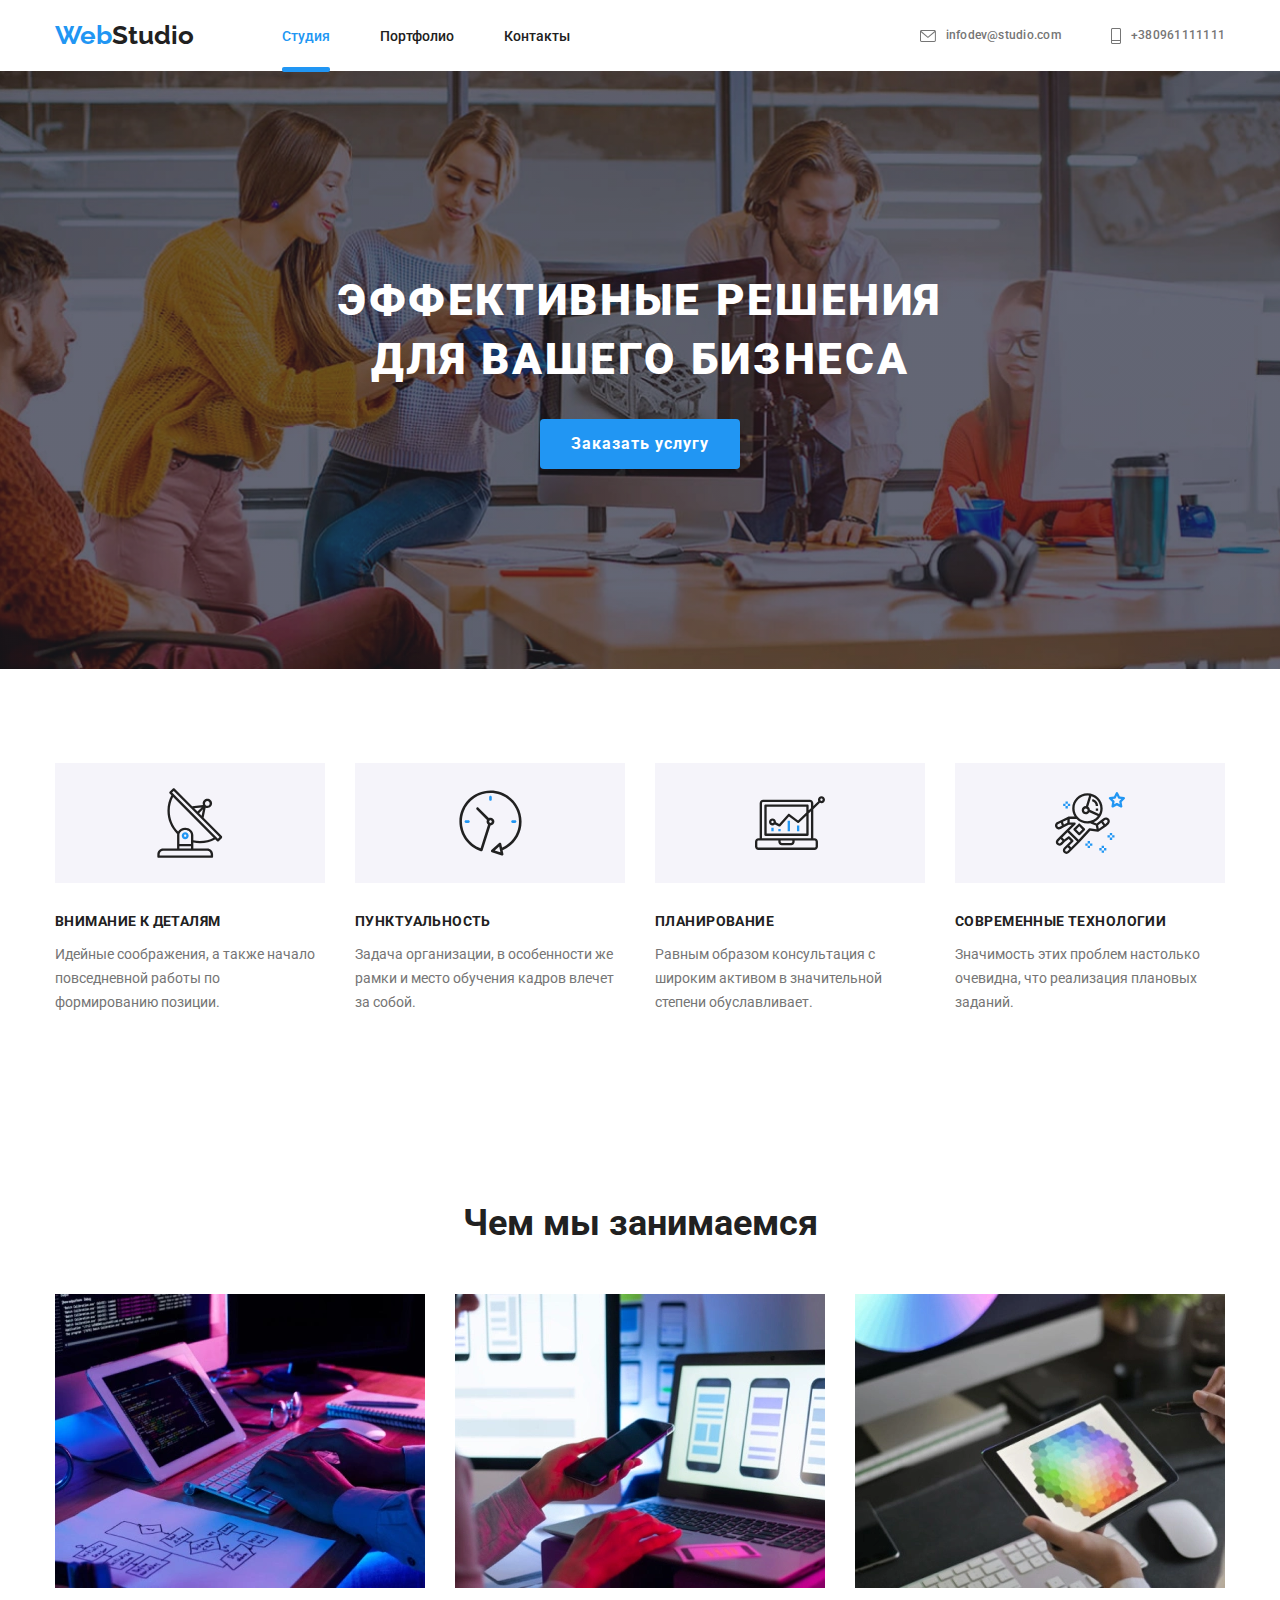
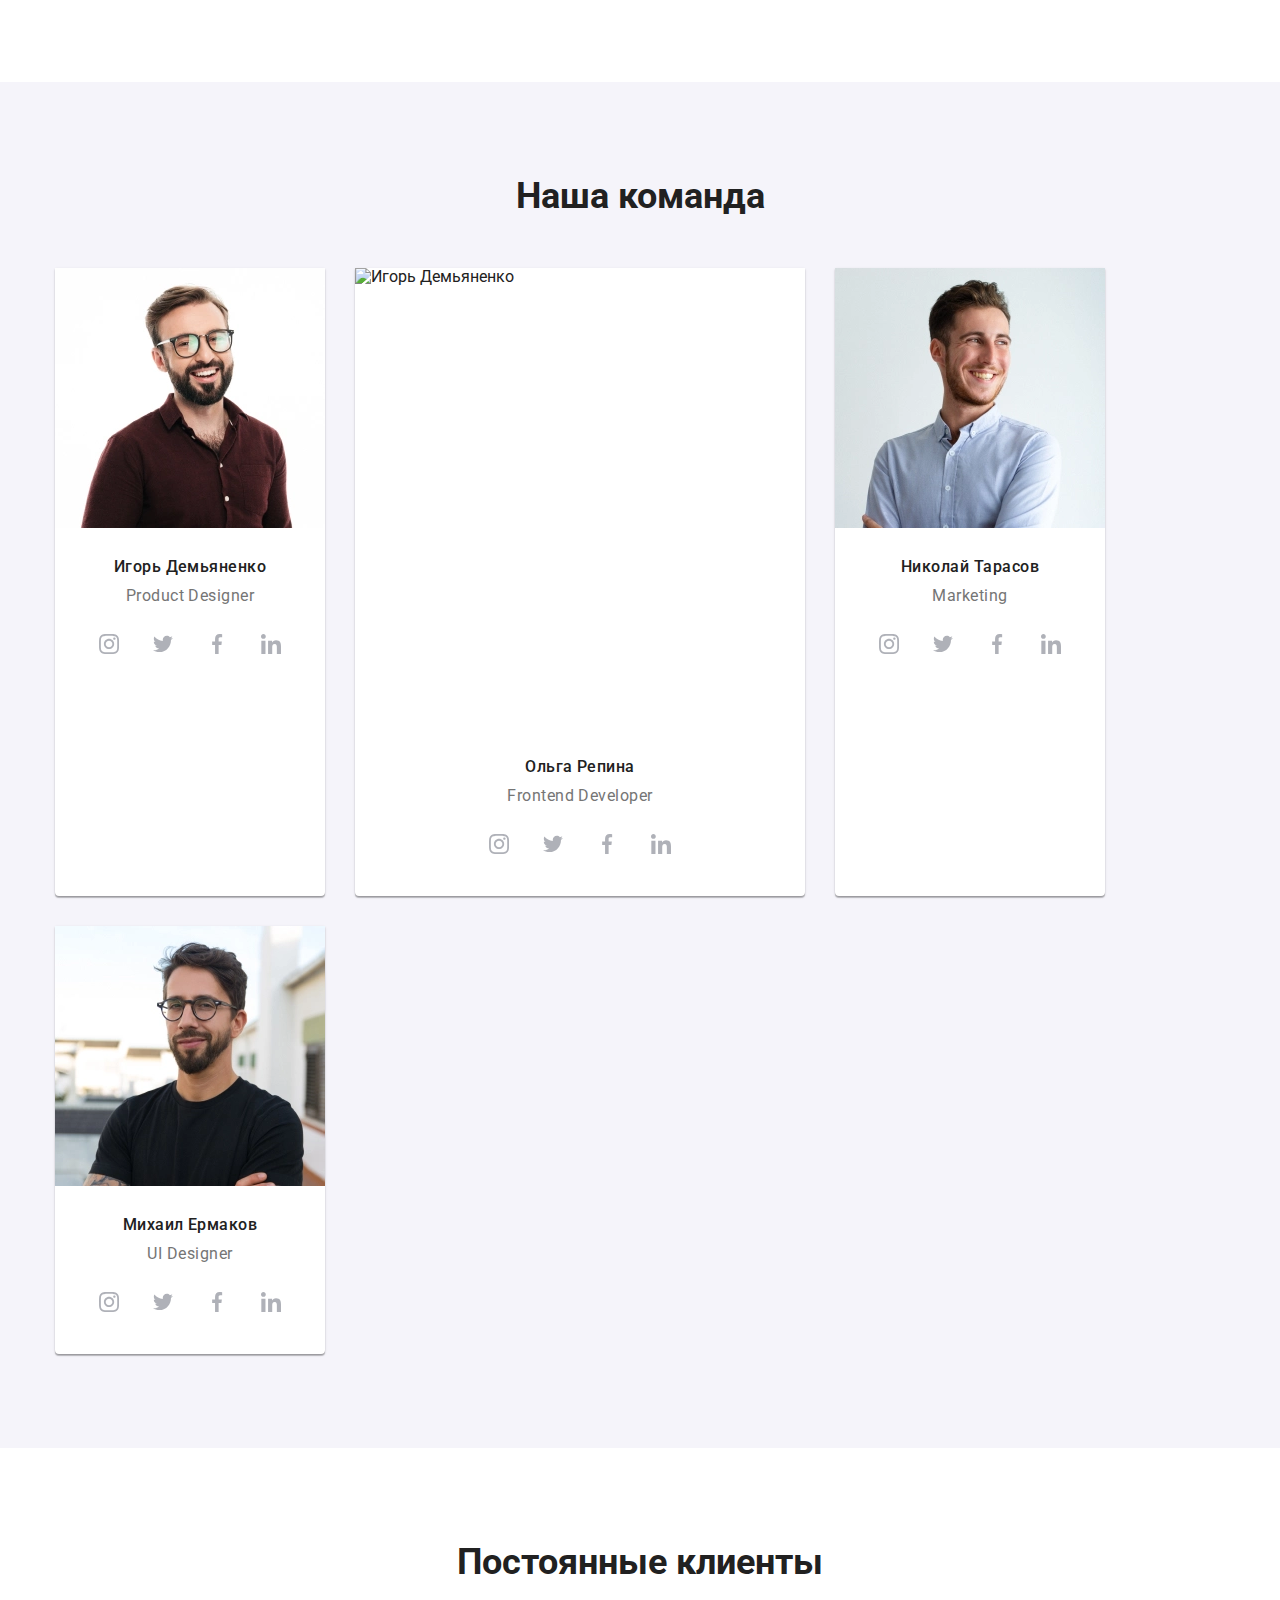
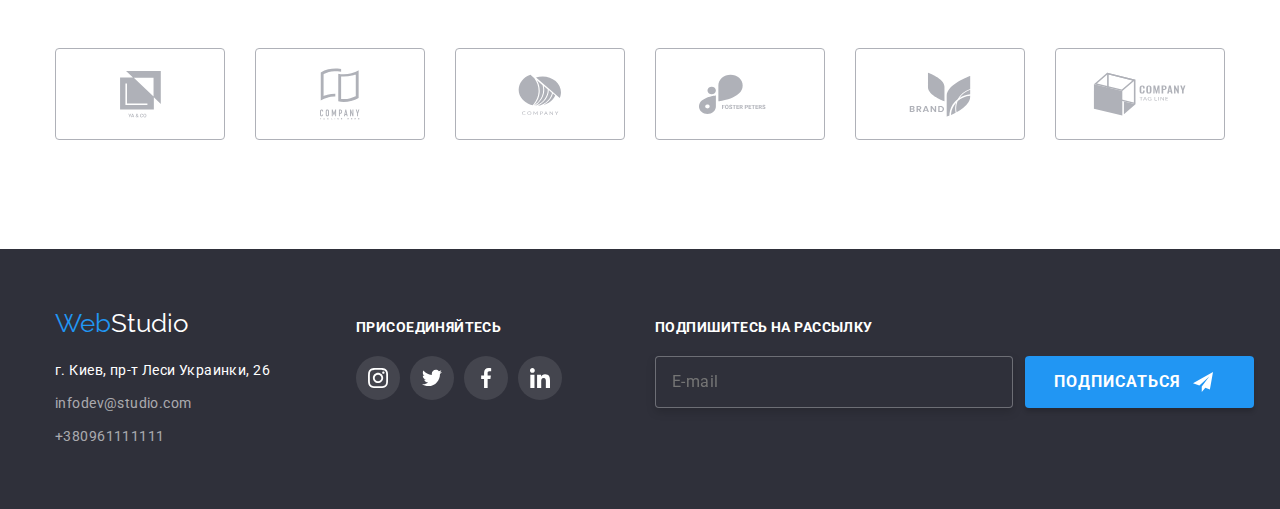
==== index.html @ 36e8a69a "dz-gotovo" ====
<!DOCTYPE html>
<html lang="ru">
  <head>
    <meta charset="UTF-8" />
    <meta http-equiv="X-UA-Compatible" content="IE=edge" />
    <meta name="viewport" content="width=device-width, initial-scale=1.0" />
    <title>Homework-07</title>
    <link rel="preconnect" href="https://fonts.googleapis.com" />
    <!--Google fonts-->
    <link rel="preconnect" href="https://fonts.gstatic.com" crossorigin />
    <link
      href="https://fonts.googleapis.com/css2?family=Raleway:wght@700&family=Roboto:wght@300;400;500;700&display=swap"
      rel="stylesheet"
    />
    <link
      rel="stylesheet"
      href="https://cdn.jsdelivr.net/npm/modern-normalize@1.1.0/modern-normalize.min.css"
    />
    <link rel="stylesheet" href="./css/main.min.css" />
  </head>

  <body>
    <!-- Шапка сайта -->

    <header class="header">
      <div class="container header__container">
        <a class="logo" href="index.html" lang="en"
          >Web<span class="header__accent">Studio</span></a
        >
        <nav class="nav">
          <ul class="header-nav list">
            <li class="active">
              <a class="header-nav__link active" href="index.html">Студия</a>
            </li>
            <li>
              <a class="header-nav__link" href="portfolio.html">Портфолио</a>
            </li>
            <li><a class="header-nav__link" href="contacts">Контакты</a></li>
          </ul>
        </nav>
        <ul class="header-info">
          <li>
            <a class="header-info__mail" href="mailto:infodev@studio.com">
              <svg class="header-info__envelope" width="16" height="12">
                <use href="./images/icon.svg#header-info__envelope"></use></svg
              >infodev@studio.com</a
            >
          </li>
          <li>
            <a class="header-info__tel-num" href="tel:+380961111111">
              <svg class="header-info__ic-vector" width="10" height="16">
                <use href="./images/icon.svg#header-info__ic-vector"></use>
              </svg>
              +380961111111</a
            >
          </li>
        </ul>
        <button
          class="mobile-menu is-open"
          data-menu-button
          aria-expanded="false"
          type="button"
        >
          <svg
            class="mobile-menu-icon"
            width="40"
            height="40"
            aria-label="кнопка меню"
          >
            <use
              class="mobile-menu-open"
              href="./images/icon.svg#icon-menu_40px-1"
            ></use>
            <use
              class="mobile-menu-close"
              href="./images/icon.svg#icon-close_40px-1"
            ></use>
          </svg>
        </button>
        <div class="mobile-container" data-menu>
          <div class="mobile-modal">
            <ul class="mobile-list">
              <li class="mobile-item">
                <a href="" class="mobile-link mobile-link-active">Студия</a>
              </li>
              <li class="mobile-item">
                <a href="" class="mobile-link">Портфолио</a>
              </li>
              <li class="mobile-item">
                <a href="" class="mobile-link">Контакты</a>
              </li>
            </ul>
            <div class="mobile-modal-wrap">
              <ul class="mobile-contacts">
                <li class="mobile-contacts-item">
                  <a
                    class="mobile-contacts-link mobile-contacts-link-active"
                    href="tel:"
                    >+38 096 111 11 11</a
                  >
                </li>
                <li class="mobile-contacts-item">
                  <a
                    class="mobile-contacts-link"
                    href="mailto:info@devstudio.com"
                    >info@devstudio.com</a
                  >
                </li>
              </ul>
              <ul class="mobile-socials">
                <li class="mobile-socials-item">
                  <a class="mobile-socials-link" href="">Instagram</a>
                </li>
                <li class="mobile-socials-item">
                  <a class="mobile-socials-link" href="">Twitter</a>
                </li>
                <li class="mobile-socials-item">
                  <a class="mobile-socials-link" href="">Facebook</a>
                </li>
                <li class="mobile-socials-item">
                  <a class="mobile-socials-link" href="">LinkedIn</a>
                </li>
              </ul>
            </div>
          </div>
        </div>
      </div>
    </header>

    <main>
      <!-- Герой -->

      <section class="section hero">
        <div class="container">
          <h1 class="hero__title">Эффективные решения для вашего бизнеса</h1>
          <button
            class="button modal-open-button primary"
            data-modal-open
            type="button"
          >
            Заказать услугу
          </button>

          <!--  -->
          <div class="modal-container is-hedden" data-modal>
            <form class="modal">
              <button
                class="modal__close-button"
                type="button"
                aria-label="кнопка закрытия"
                data-modal-close
              >
                <svg
                  class="icon-diagram-1 moda__close-icon"
                  width="17"
                  height="17"
                >
                  <use
                    href="./images/icon.svg#icon-close-black-18dp-2-1-1"
                  ></use>
                </svg>
              </button>
              <p class="modal__title">
                Оставьте свои данные, мы вам перезвоним
              </p>
              <label class="modal__label">
                Имя
                <input
                  class="modal__input"
                  type="text"
                  name="name"
                  required
                  placeholder=" "
                />
                <svg class="modal__icon" width="14" height="14">
                  <use href="./images/icon.svg#icon-Vector-2"></use>
                </svg>
              </label>
              <label class="modal__label">
                Телефон
                <input
                  class="modal__input"
                  type="tel"
                  name="phone"
                  required
                  placeholder=" "
                />
                <svg class="modal__icon" width="14" height="14">
                  <use href="./images/icon.svg#icon-Vector-2-1"></use>
                </svg>
              </label>
              <label class="modal__label">
                Почта
                <input
                  class="modal__input"
                  type="email"
                  name="mail"
                  required
                  placeholder=" "
                />
                <svg class="modal__icon" width="14" height="14">
                  <use href="./images/icon.svg#icon-Vector-1-11"></use>
                </svg>
              </label>
              <label class="modal__label modal-textarea">
                Комментарий
                <textarea
                  class="modal__textarea"
                  name="message"
                  rows="10"
                  placeholder="Введите текст"
                ></textarea>
              </label>
              <label class="agreement agreement-wrap">
                <input
                  class="agreement__input visually-hidden"
                  type="checkbox"
                  name="agreement"
                />
                <span class="agreement__checkbox">
                  <svg
                    width="16"
                    height="16"
                    viewbox="0 0 16 16"
                    xmlns="http://www.w3.org/2000/svg"
                  >
                    <path
                      d="M6.49577 10.8565L3.95933 8.27555L3.88826 8.20323L3.81693 8.2753L2.92892 9.17254L2.85955 9.24263L2.92868 9.31297L6.42441 12.8701L6.49574 12.9427L6.56706 12.8701L14.0713 5.23403L14.1402 5.16393L14.0713 5.09384L13.1896 4.1966L13.1183 4.12406L13.047 4.19657L6.49577 10.8565Z"
                      fill="white"
                      stroke="white"
                      stroke-width="0.2"
                    />
                  </svg>
                </span>
                <span class="agreement__text"
                  >Соглашаюсь с рассылкой и принимаю&nbsp;</span
                >
                <a class="agreement__link" href="" target="_blank"
                  >Условия договора</a
                >
              </label>
              <button class="modal__btn" type="submit">Отправить</button>
            </form>
          </div>
        </div>
      </section>

      <!-- Преимущества -->

      <section class="section feature">
        <div class="container">
          <ul class="feature__list">
            <li class="feature__item">
              <div class="feature__icon-wrapper">
                <svg class="icon-group" width="65.32" height="70">
                  <use href="./images/icon.svg#icon-Group"></use>
                </svg>
              </div>
              <h3 class="feature__title">Внимание к деталям</h3>
              <p class="feature__text">
                Идейные соображения, а также начало повседневной работы по
                формированию позиции.
              </p>
            </li>
            <li class="feature__item">
              <div class="feature__icon-wrapper">
                <svg class="icon-clock-1-1" width="65" height="70">
                  <use href="./images/icon.svg#icon-clock-1-1"></use>
                </svg>
              </div>
              <h3 class="feature__title">Пунктуальность</h3>
              <p class="feature__text">
                Задача организации, в особенности же рамки и место обучения
                кадров влечет за собой.
              </p>
            </li>
            <li class="feature__item">
              <div class="feature__icon-wrapper">
                <svg class="icon-diagram-1" width="70" height="70">
                  <use href="./images/icon.svg#icon-diagram-1"></use>
                </svg>
              </div>
              <h3 class="feature__title">Планирование</h3>
              <p class="feature__text">
                Равным образом консультация с широким активом в значительной
                степени обуславливает.
              </p>
            </li>
            <li class="feature__item">
              <div class="feature__icon-wrapper">
                <svg class="icon-astronaut-1-1" width="70" height="70">
                  <use href="./images/icon.svg#icon-astronaut-1-1"></use>
                </svg>
              </div>
              <h3 class="feature__title">Современные технологии</h3>
              <p class="feature__text">
                Значимость этих проблем настолько очевидна, что реализация
                плановых заданий.
              </p>
            </li>
          </ul>
        </div>
      </section>

      <!-- Примеры работ -->

      <section class="section work">
        <div class="container work__container">
          <h2 class="work__title">Чем мы занимаемся</h2>
          <ul class="work__list">
            <li class="work__image">
              <picture>
                <source
                  srcset="
                    ./images/work/work-1_lg.webp    1x,
                    ./images/work/work-1_lg@2x.webp 2x
                  "
                  media="(min-width: 1200px)"
                  type="image/webp"
                />
                <source
                  srcset="
                    ./images/work/work-1_lg.jpg    1x,
                    ./images/work/work-1_lg@2x.jpg 2x
                  "
                  media="(min-width: 1200px)"
                  type="image/jpeg"
                />
                <img
                  src="./images/work/work-1_lg.jpg"
                  alt="картинка примеры работ"
                  width="450"
                  height="460"
                  loading="lazy"
                />
              </picture>
            </li>
            <li class="work__image work__image-center">
              <picture>
                <source
                  srcset="
                    ./images/work/work-2_lg.webp    1x,
                    ./images/work/work-2_lg@2x.webp 2x
                  "
                  media="(min-width: 1200px)"
                  type="image/webp"
                />
                <source
                  srcset="
                    ./images/work/work-2_lg.jpg    1x,
                    ./images/work/work-2_lg@2x.jpg 2x
                  "
                  media="(min-width: 1200px)"
                  type="image/jpeg"
                />
                <img
                  src="./images/work/work-2_lg.jpg"
                  alt="картинка примеры работ"
                  width="450"
                  height="460"
                  loading="lazy"
                />
              </picture>
            </li>
            <li class="work__image">
              <picture>
                <source
                  srcset="
                    ./images/work/work-3_lg.webp    1x,
                    ./images/work/work-3_lg@2x.webp 2x
                  "
                  media="(min-width: 1200px)"
                  type="image/webp"
                />
                <source
                  srcset="
                    ./images/work/work-3_lg.jpg    1x,
                    ./images/work/work-3_lg@2x.jpg 2x
                  "
                  media="(min-width: 1200px)"
                  type="image/jpeg"
                />
                <img
                  src="./images/work/work-3_lg.jpg"
                  alt="картинка примеры работ"
                  width="450"
                  height="460"
                  loading="lazy"
                />
              </picture>
            </li>
          </ul>
        </div>
      </section>

      <!-- Список команды -->

      <section class="section team-section">
        <div class="container team-container">
          <h2 class="section-team-wrap__title">Наша команда</h2>
          <ul class="team">
            <li class="team-item">
              <picture>
                <source
                  srcset="
                    ./images/team/member-1_lg.webp    1x,
                    ./images/team/member-1_lg@2x.webp 2x
                  "
                  media="(min-width: 1200px)"
                  type="image/webp"
                />
                <source
                  srcset="
                    ./images/team/member-1_lg.jpg    1x,
                    ./images/team/member-1_lg@2x.jpg 2x
                  "
                  media="(min-width: 1200px)"
                  type="image/jpeg"
                />
                <source
                  srcset="
                    ./images/team/member-1_md.webp    1x,
                    ./images/team/member-1_md@2x.webp 2x
                  "
                  media="(min-width: 768px)"
                  type="image/webp"
                />
                <source
                  srcset="
                    ./images/team/member-1_md.jpg    1x,
                    ./images/team/member-1_md@2x.jpg 2x
                  "
                  media="(min-width: 768px)"
                  type="image/jpeg"
                />
                <source
                  srcset="
                    ./images/team/member-1_sm.webp    1x,
                    ./images/team/member-1_sm@2x.webp 2x
                  "
                  media="(max-width: 767px)"
                  type="image/webp"
                />
                <source
                  srcset="
                    ./images/team/member-1_sm.jpg    1x,
                    ./images/team/member-1_sm@2x.jpg 2x
                  "
                  media="(max-width: 767px)"
                  type="image/jpeg"
                />
                <img
                  src="./images/team/member-1_sm.jpg"
                  alt="Игорь Демьяненко"
                  width="450"
                  height="460"
                  loading="lazy"
                />
              </picture>

              <div class="team-wrap">
                <h3 class="team-wrap__title">Игорь Демьяненко</h3>
                <p class="team-wrap__text">Product Designer</p>
                <ul class="socials socials-list">
                  <li class="socials__item">
                    <a class="socials__link" href="" aria-label="instagram">
                      <svg class="socials-icon" width="20" height="20">
                        <use href="./images/icon.svg#icon-instagram-2"></use>
                      </svg>
                    </a>
                  </li>
                  <li class="socials__item">
                    <a class="socials__link" href="" aria-label="instagram">
                      <svg class="socials-icon" width="20" height="20">
                        <use href="./images/icon.svg#icon-twitter-1"></use>
                      </svg>
                    </a>
                  </li>
                  <li class="socials__item">
                    <a class="socials__link" href="" aria-label="instagram">
                      <svg class="socials-icon" width="20" height="20">
                        <use href="./images/icon.svg#icon-facebook-1"></use>
                      </svg>
                    </a>
                  </li>
                  <li class="socials__item">
                    <a class="socials__link" href="" aria-label="instagram">
                      <svg class="socials-icon" width="20" height="20">
                        <use href="./images/icon.svg#icon-linkedin-1"></use>
                      </svg>
                    </a>
                  </li>
                </ul>
              </div>
            </li>
            <li class="team-item">
              <picture>
                <source
                  srcset="
                    ./images/team/member-2_lg.webp    1x,
                    ./images/team/member-2_lg@2x.webp 2x
                  "
                  media="(min-width: 1200px)"
                  type="image/webp"
                />
                <source
                  srcset="
                    ./images/team/member-2_lg.jpg    1x,
                    ./images/team/member-2_lg@2x.jpg 2x
                  "
                  media="(min-width: 1200px)"
                  type="image/jpeg"
                />
                <source
                  srcset="
                    ./images/team/member-2_md.webp    1x,
                    ./images/team/member-2_md@2x.webp 2x
                  "
                  media="(min-width: 768px)"
                  type="image/webp"
                />
                <source
                  srcset="
                    ./images/team/member-2_md.jpg    1x,
                    ./images/team/member-2_md@2x.jpg 2x
                  "
                  media="(min-width: 768px)"
                  type="image/jpeg"
                />
                <source
                  srcset="
                    ./images/team/member-2_sm.webp    1x,
                    ./images/team/member-2_sm@2x.webp 2x
                  "
                  media="(max-width: 767px)"
                  type="image/webp"
                />
                <source
                  srcset="
                    ./images/team/member-2_sm.jpg    1x,
                    ./images/team/member-2_sm@2x.jpg 2x
                  "
                  media="(max-width: 767px)"
                  type="image/jpeg"
                />
                <img
                  src="./images/team/member-2_sm.jpg"
                  alt="Игорь Демьяненко"
                  width="450"
                  height="460"
                  loading="lazy"
                />
              </picture>
              <div class="team-wrap">
                <h3 class="team-wrap__title">Ольга Репина</h3>
                <p class="team-wrap__text">Frontend Developer</p>
                <ul class="socials-list">
                  <li class="socials__item">
                    <a class="socials__link" href="" aria-label="instagram">
                      <svg class="socials-icon" width="20" height="20">
                        <use href="./images/icon.svg#icon-instagram-2"></use>
                      </svg>
                    </a>
                  </li>
                  <li class="socials__item">
                    <a class="socials__link" href="" aria-label="instagram">
                      <svg class="socials-icon" width="20" height="20">
                        <use href="./images/icon.svg#icon-twitter-1"></use>
                      </svg>
                    </a>
                  </li>
                  <li class="socials__item">
                    <a class="socials__link" href="" aria-label="instagram">
                      <svg class="socials-icon" width="20" height="20">
                        <use href="./images/icon.svg#icon-facebook-1"></use>
                      </svg>
                    </a>
                  </li>
                  <li class="socials__item">
                    <a class="socials__link" href="" aria-label="instagram">
                      <svg class="socials-icon" width="20" height="20">
                        <use href="./images/icon.svg#icon-linkedin-1"></use>
                      </svg>
                    </a>
                  </li>
                </ul>
              </div>
            </li>
            <li class="team-item">
              <picture>
                <source
                  srcset="
                    ./images/team/member-3_lg.webp    1x,
                    ./images/team/member-3_lg@2x.webp 2x
                  "
                  media="(min-width: 1200px)"
                  type="image/webp"
                />
                <source
                  srcset="
                    ./images/team/member-3_lg.jpg    1x,
                    ./images/team/member-3_lg@2x.jpg 2x
                  "
                  media="(min-width: 1200px)"
                  type="image/jpeg"
                />
                <source
                  srcset="
                    ./images/team/member-3_md.webp    1x,
                    ./images/team/member-3_md@2x.webp 2x
                  "
                  media="(min-width: 768px)"
                  type="image/webp"
                />
                <source
                  srcset="
                    ./images/team/member-3_md.jpg    1x,
                    ./images/team/member-3_md@2x.jpg 2x
                  "
                  media="(min-width: 768px)"
                  type="image/jpeg"
                />
                <source
                  srcset="
                    ./images/team/member-3_sm.webp    1x,
                    ./images/team/member-3_sm@2x.webp 2x
                  "
                  media="(max-width: 767px)"
                  type="image/webp"
                />
                <source
                  srcset="
                    ./images/team/member-3_sm.jpg    1x,
                    ./images/team/member-3_sm@2x.jpg 2x
                  "
                  media="(max-width: 767px)"
                  type="image/jpeg"
                />
                <img
                  src="./images/team/member-3_sm.jpg"
                  alt="Игорь Демьяненко"
                  width="450"
                  height="460"
                  loading="lazy"
                />
              </picture>
              <div class="team-wrap">
                <h3 class="team-wrap__title">Николай Тарасов</h3>
                <p class="team-wrap__text">Marketing</p>
                <ul class="socials-list">
                  <li class="socials__item">
                    <a class="socials__link" href="" aria-label="instagram">
                      <svg class="socials-icon" width="20" height="20">
                        <use href="./images/icon.svg#icon-instagram-2"></use>
                      </svg>
                    </a>
                  </li>
                  <li class="socials__item">
                    <a class="socials__link" href="" aria-label="instagram">
                      <svg class="socials-icon" width="20" height="20">
                        <use href="./images/icon.svg#icon-twitter-1"></use>
                      </svg>
                    </a>
                  </li>
                  <li class="socials__item">
                    <a class="socials__link" href="" aria-label="instagram">
                      <svg class="socials-icon" width="20" height="20">
                        <use href="./images/icon.svg#icon-facebook-1"></use>
                      </svg>
                    </a>
                  </li>
                  <li class="socials__item">
                    <a class="socials__link" href="" aria-label="instagram">
                      <svg class="socials-icon" width="20" height="20">
                        <use href="./images/icon.svg#icon-linkedin-1"></use>
                      </svg>
                    </a>
                  </li>
                </ul>
              </div>
            </li>
            <li class="team-item">
              <picture>
                <source
                  srcset="
                    ./images/team/member-4_lg.webp    1x,
                    ./images/team/member-4_lg@2x.webp 2x
                  "
                  media="(min-width: 1200px)"
                  type="image/webp"
                />
                <source
                  srcset="
                    ./images/team/member-4_lg.jpg    1x,
                    ./images/team/member-4_lg@2x.jpg 2x
                  "
                  media="(min-width: 1200px)"
                  type="image/jpeg"
                />
                <source
                  srcset="
                    ./images/team/member-4_md.webp    1x,
                    ./images/team/member-4_md@2x.webp 2x
                  "
                  media="(min-width: 768px)"
                  type="image/webp"
                />
                <source
                  srcset="
                    ./images/team/member-4_md.jpg    1x,
                    ./images/team/member-4_md@2x.jpg 2x
                  "
                  media="(min-width: 768px)"
                  type="image/jpeg"
                />
                <source
                  srcset="
                    ./images/team/member-4_sm.webp    1x,
                    ./images/team/member-4_sm@2x.webp 2x
                  "
                  media="(max-width: 767px)"
                  type="image/webp"
                />
                <source
                  srcset="
                    ./images/team/member-4_sm.jpg    1x,
                    ./images/team/member-4_sm@2x.jpg 2x
                  "
                  media="(max-width: 767px)"
                  type="image/jpeg"
                />
                <img
                  src="./images/team/member-4_sm.jpg"
                  alt="Игорь Демьяненко"
                  width="450"
                  height="460"
                  loading="lazy"
                />
              </picture>
              <div class="team-wrap">
                <h3 class="team-wrap__title">Михаил Ермаков</h3>
                <p class="team-wrap__text">UI Designer</p>
                <ul class="socials-list">
                  <li class="socials__item">
                    <a class="socials__link" href="" aria-label="instagram">
                      <svg class="socials-icon" width="20" height="20">
                        <use href="./images/icon.svg#icon-instagram-2"></use>
                      </svg>
                    </a>
                  </li>
                  <li class="socials__item">
                    <a class="socials__link" href="" aria-label="instagram">
                      <svg class="socials-icon" width="20" height="20">
                        <use href="./images/icon.svg#icon-twitter-1"></use>
                      </svg>
                    </a>
                  </li>
                  <li class="socials__item">
                    <a class="socials__link" href="" aria-label="instagram">
                      <svg class="socials-icon" width="20" height="20">
                        <use href="./images/icon.svg#icon-facebook-1"></use>
                      </svg>
                    </a>
                  </li>
                  <li class="socials__item">
                    <a class="socials__link" href="" aria-label="instagram">
                      <svg class="socials-icon" width="20" height="20">
                        <use href="./images/icon.svg#icon-linkedin-1"></use>
                      </svg>
                    </a>
                  </li>
                </ul>
              </div>
            </li>
          </ul>
        </div>
      </section>

      <!-- Постоянные клиенты -->

      <section class="section regular-customers-section">
        <div class="container regular-customers__container">
          <h2 class="regular-customers-title">Постоянные клиенты</h2>
          <ul class="regular-customers-list">
            <li class="customers-list-border">
              <svg class="customers-icon" width="41" height="46.7">
                <use href="./images/icon.svg#icon-group-2"></use>
              </svg>
            </li>
            <li class="customers-list-border">
              <svg class="customers-icon" width="40" height="52">
                <use href="./images/icon.svg#icon-group-3"></use>
              </svg>
            </li>
            <li class="customers-list-border">
              <svg class="customers-icon" width="43.46" height="41.18">
                <use href="./images/icon.svg#icon-Object-3"></use>
              </svg>
            </li>
            <li class="customers-list-border">
              <svg class="customers-icon" width="84.44" height="40.62">
                <use href="./images/icon.svg#icon-group-4"></use>
              </svg>
            </li>
            <li class="customers-list-border">
              <svg class="customers-icon" width="62.54" height="45.43">
                <use href="./images/icon.svg#icon-group-5"></use>
              </svg>
            </li>
            <li class="customers-list-border">
              <svg class="customers-icon" width="93.79" height="43.93">
                <use href="./images/icon.svg#icon-Object-1"></use>
              </svg>
            </li>
          </ul>
        </div>
      </section>
    </main>
    <!-- Футер -->

    <footer class="footer">
      <div class="container footer-container">
        <div class="footer-address-wrap">
          <a class="footer__logo" href="index.html" lang="en"
            >Web<span class="accent-footer">Studio</span></a
          >
          <address class="footer-address-info">
            <ul class="footer-info">
              <li class="footer-info__text">
                <a class="footer-address" href="addres"
                  >г. Киев, пр-т Леси Украинки, 26</a
                >
              </li>
              <li class="footer-info__text">
                <a class="footer-mail-info" href="mailto:infodev@studio.com"
                  >infodev@studio.com</a
                >
              </li>
              <li class="footer-info__text">
                <a class="footer-tel-number" href="tel:+380961111111"
                  >+380961111111</a
                >
              </li>
            </ul>
          </address>
        </div>
        <div class="footer-icon-socials">
          <h4 class="footer-title">присоединяйтесь</h4>
          <ul class="footer-socials footer-socials-list">
            <li class="footer-socials__item">
              <a class="footer-socials__link" href="" aria-label="instagram">
                <svg class="footer-socials-icon" width="20" height="20">
                  <use href="./images/icon.svg#icon-instagram-2"></use>
                </svg>
              </a>
            </li>
            <li class="footer-socials__item">
              <a class="footer-socials__link" href="" aria-label="instagram">
                <svg class="footer-socials-icon" width="20" height="20">
                  <use href="./images/icon.svg#icon-twitter-1"></use>
                </svg>
              </a>
            </li>
            <li class="footer-socials__item">
              <a class="footer-socials__link" href="" aria-label="instagram">
                <svg class="footer-socials-icon" width="20" height="20">
                  <use href="./images/icon.svg#icon-facebook-1"></use>
                </svg>
              </a>
            </li>
            <li class="footer-socials__item">
              <a class="footer-socials__link" href="" aria-label="instagram">
                <svg class="footer-socials-icon" width="20" height="20">
                  <use href="./images/icon.svg#icon-linkedin-1"></use>
                </svg>
              </a>
            </li>
          </ul>
        </div>
        <div class="footer-newsletter">
          <h4 class="footer-title">Подпишитесь на рассылку</h4>
          <form class="footer-newsletter-form">
            <label>
              <input
                class="footer-input"
                type="email"
                name="email"
                placeholder="E-mail"
              />
            </label>
            <div class="footer-button">
              Подписаться
              <label class="footer-btn-icon" aria-label="submit">
                <svg class="footer-socials-icon" width="20" height="20">
                  <use href="./images/icon.svg#icon-icon-send-1"></use>
                </svg>
              </label>
            </div>
          </form>
        </div>
      </div>
    </footer>
    <script src="./js/script.js"></script>
  </body>
</html>
---- css/main.min.css ----
:root{--main-font: Roboto;--secondary-font: Raleway;--accent-color: #2196f3;--body-color: #212121;--text-color: #757575;--white-color: #ffffff;--bg-color-layout: #2f303a;--input-border: rgba(33, 33, 33, 0.2);--placeholder-color: rgba(117, 117, 117, 0.5);--modal-cont-bg-color: rgba(0, 0, 0, 0.2);--modal-btn-border: rgba(0, 0, 0, 0.1);--modal-btn-box-sha: rgba(0, 0, 0, 0.15);--transition-property: 250ms cubic-bezier(0.4, 0, 0.2, 1);--primary-box-shadow: 0px 4px 4px rgba(0, 0, 0, 0.15);--btn-box-shad: 0px 3px 1px rgba(0, 0, 0, 0.1),
    0px 1px 2px rgba(0, 0, 0, 0.08), 0px 2px 2px rgba(0, 0, 0, 0.12);--modal-box-shad: 0px 1px 3px rgba(0, 0, 0, 0.12),
    0px 1px 1px rgba(0, 0, 0, 0.14), 0px 2px 1px rgba(0, 0, 0, 0.2);--portfolio-box-shadow: 0px 1px 1px rgba(0, 0, 0, 0.12),
    0px 4px 4px rgba(0, 0, 0, 0.06), 1px 4px 6px rgba(0, 0, 0, 0.16);--product-bg-color: rgba(33, 150, 243, 0.9);--footer-btn-box-sh: 0px 4px 4px rgb(0 0 0 / 15%)}*,*::before,*::after{-webkit-box-sizing:border-box;box-sizing:border-box}body{font-family:var(--main-font),sans-serif;color:var(--body-color)}h1,h2,h3,h4,h5,h6,p{margin-top:0}ul{list-style:none;margin:0;padding:0}a{text-decoration:none}img{display:block;max-width:100%;height:auto}.section{padding-top:60px;padding-bottom:60px}@media screen and (min-width: 1200px){.section{padding-top:94px;padding-bottom:94px}}.container{max-width:480px;padding:0 15px;margin:0 auto}@media screen and (min-width: 768px){.container{max-width:768px}}@media screen and (min-width: 1200px){.container{max-width:1200px}}.button{font-family:Roboto;font-weight:bold;font-size:16px;line-height:1.87;-webkit-box-align:center;-ms-flex-align:center;align-items:center;text-align:center;letter-spacing:0.06em;color:var(--white-color)}.button:hover,.button:focus{background:var(--accent-color)}.primary{border:none;background:var(--accent-color);-webkit-box-shadow:var(--primary-box-shadow);box-shadow:var(--primary-box-shadow);border-radius:4px;width:200px;height:50px;cursor:pointer;display:block;margin:30px auto 0px auto}.button1{font-weight:500;font-size:16px;line-height:1.6;cursor:pointer}.button2{color:var(--body-color);border:0px solid #008cba;border-radius:4px;cursor:pointer;margin-left:8px;padding:9px 18px}.button2:hover,.button2:focus{background-color:var(--accent-color);color:var(--white-color);-webkit-box-shadow:var(--btn-box-shad);box-shadow:var(--btn-box-shad);border-radius:4px;-webkit-transition:background-color 250ms cubic-bezier(0.4, 0, 0.2, 1);transition:background-color 250ms cubic-bezier(0.4, 0, 0.2, 1)}@media screen and (max-width: 767.98px){.button2{margin-bottom:15px}}.header{padding:20px 0 20px 0}.header__container{display:-webkit-box;display:-ms-flexbox;display:flex;-webkit-box-pack:justify;-ms-flex-pack:justify;justify-content:space-between}.header__accent{color:var(--body-color)}.logo{font-family:var(--secondary-font);font-style:normal;font-weight:bold;font-size:26px;line-height:1.2;color:var(--accent-color)}.logo:hover,.logo:focus{color:var(--accent-color)}.nav{display:-webkit-box;display:-ms-flexbox;display:flex}@media screen and (max-width: 767.98px){.nav{display:none}}@media screen and (min-width: 768px){.nav{display:-webkit-box;display:-ms-flexbox;display:flex;-webkit-box-align:center;-ms-flex-align:center;align-items:center;margin-left:88px}}.header-nav{display:-webkit-box;display:-ms-flexbox;display:flex;-webkit-box-orient:horizontal;-webkit-box-direction:normal;-ms-flex-direction:row;flex-direction:row;font-family:"Roboto";font-weight:500;font-size:14px;line-height:1.15}.header-nav__link{position:relative;padding-bottom:28px;text-decoration:none;margin-right:50px;color:var(--body-color)}.header-nav__link:hover,.header-nav__link:focus{color:var(--accent-color)}.header-nav__link::before{content:" ";position:absolute;left:0;bottom:0;border-radius:2px;display:block;width:100%;height:5px;background-color:var(--accent-color);opacity:0;-webkit-transition:opacity 250ms;transition:opacity 250ms;-webkit-transition-timing-function:cubic-bezier(0.4, 0, 0.2, 1);transition-timing-function:cubic-bezier(0.4, 0, 0.2, 1)}.header-nav__link:hover::before{opacity:1}.active{color:var(--accent-color);cursor:pointer}.active::before{content:" ";cursor:pointer;opacity:1}.header-info{display:none}.header-info__mail,.header-info__tel-num{display:-webkit-box;display:-ms-flexbox;display:flex;-webkit-box-align:center;-ms-flex-align:center;align-items:center;font-weight:500;font-size:14px;line-height:1.14;color:#757575}.header-info__mail:hover,.header-info__mail:focus,.header-info__mail:hover,.header-info__mail:focus,.header-info__tel-num:hover,.header-info__tel-num:focus,.header-info__tel-num:hover,.header-info__tel-num:focus{color:var(--accent-color)}@media screen and (min-width: 768px){.header-info__mail,.header-info__tel-num{font-size:12px;line-height:1.16;letter-spacing:0.02em}}@media screen and (min-width: 768px){.header-info__mail{margin-right:0;margin-bottom:10px}}@media screen and (min-width: 1200px){.header-info__mail{margin-right:50px;margin-bottom:0}}.header-info__ic-vector,.header-info__envelope{margin-right:10px;fill:#757575}@media screen and (min-width: 768px){.header-info{display:block}}@media screen and (min-width: 1200px){.header-info{margin-left:auto;display:-webkit-box;display:-ms-flexbox;display:flex;-webkit-box-align:center;-ms-flex-align:center;align-items:center}}.header-info__mail:hover .header-info__envelope,.header-info__mail:focus .header-info__envelope,.header-info__tel-num:hover .header-info__ic-vector,.header-info__tel-num:focus .header-info__ic-vector{fill:var(--accent-color)}.mobile-modal{position:fixed;top:0;right:0;width:100vw;height:100vh;display:-webkit-box;display:-ms-flexbox;display:flex;-webkit-box-orient:vertical;-webkit-box-direction:normal;-ms-flex-direction:column;flex-direction:column;-webkit-box-pack:justify;-ms-flex-pack:justify;justify-content:space-between;padding:48px 40px;background-color:#fff}.mobile-menu{display:-webkit-inline-box;display:-ms-inline-flexbox;display:inline-flex;border:none;padding:0;margin:0;cursor:pointer}.mobile-menu-icon{z-index:1;position:absolute;right:15px;top:16px}.mobile-menu-icon:hover{fill:#2196f3}.mobile-menu-open{display:none}.mobile-menu.is-open .mobile-menu-close{display:none}.mobile-menu.is-open .mobile-menu-open{display:block}@media screen and (min-width: 768px){.mobile-menu{display:none}}.mobile-container{display:none}.mobile-container.is-open{display:block}.mobile-item{margin-bottom:32px}.mobile-item:last-child{margin-bottom:0}.mobile-link{font-weight:500;font-size:40px;line-height:47px;letter-spacing:0.02em;color:#212121}.mobile-link-active{color:#2196f3}.mobile-link:hover{color:#2196f3}.mobile-contacts{margin-bottom:64px}.mobile-contacts-item{margin-bottom:32px}.mobile-contacts-item:last-child{margin-bottom:0}.mobile-contacts-link{font-weight:500;font-size:24px;line-height:1.17;letter-spacing:0.02em;color:#757575}.mobile-contacts-link-active{font-size:34px;color:#2196f3}.mobile-socials{display:-webkit-box;display:-ms-flexbox;display:flex;-webkit-box-align:center;-ms-flex-align:center;align-items:center;-ms-flex-wrap:wrap;flex-wrap:wrap}.mobile-socials-item{margin-right:10px;margin-bottom:10px}.mobile-socials-item:not(:last-child){padding-right:10px;border-right:1px solid rgba(33,33,33,0.2)}.mobile-socials-link{font-weight:500;font-size:18px;line-height:1.22;letter-spacing:0.02em;color:#2196f3}.hero{max-width:1600px;margin-left:auto;margin-right:auto;padding:200px 0px 200px 0px;background-repeat:no-repeat;background-position:center;background-size:cover;background-image:-webkit-gradient(linear, left top, left bottom, from(rgba(47,48,58,0.4)), to(rgba(47,48,58,0.4))),url(../images/hero/hero-bg_sm.jpeg);background-image:linear-gradient(rgba(47,48,58,0.4), rgba(47,48,58,0.4)),url(../images/hero/hero-bg_sm.jpeg);background-image:-webkit-gradient(linear, left top, left bottom, from(rgba(47,48,58,0.4)), to(rgba(47,48,58,0.4))),-webkit-image-set(url("../images/hero/hero-bg_sm.webp") 1x);background-image:linear-gradient(rgba(47,48,58,0.4), rgba(47,48,58,0.4)),-webkit-image-set(url("../images/hero/hero-bg_sm.webp") 1x)}@media screen and (max-width: 767.98px){.hero{height:400px;padding:118px 0px 118px 0px}}@media screen and (min-device-pixel-ratio: 2), screen and (-moz-min-device-pixel-ratio: 2), screen and (-webkit-min-device-pixel-ratio: 2), screen and (min-resolution: 192dpi), screen and (min-resolution: 2dppx){.hero{background-image:-webkit-gradient(linear, left top, left bottom, from(rgba(47,48,58,0.4)), to(rgba(47,48,58,0.4))),url(../images/hero/hero-bg_sm@2x.jpeg);background-image:linear-gradient(rgba(47,48,58,0.4), rgba(47,48,58,0.4)),url(../images/hero/hero-bg_sm@2x.jpeg);background-image:-webkit-gradient(linear, left top, left bottom, from(--white-color));background-image:linear-gradient(--white-color);background-image:-webkit-gradient(linear, left top, left bottom, from(rgba(47,48,58,0.4)), to(rgba(47,48,58,0.4))),-webkit-image-set(url("../images/hero/hero-bg_sm@2x.webp") 2x);background-image:linear-gradient(rgba(47,48,58,0.4), rgba(47,48,58,0.4)),-webkit-image-set(url("../images/hero/hero-bg_sm@2x.webp") 2x);background-image:linear-gradient(--white-color)}}@media screen and (min-width: 768px){.hero{background-image:-webkit-gradient(linear, left top, left bottom, from(rgba(47,48,58,0.4)), to(rgba(47,48,58,0.4))),url(../images/hero/hero-bg_md.jpeg);background-image:linear-gradient(rgba(47,48,58,0.4), rgba(47,48,58,0.4)),url(../images/hero/hero-bg_md.jpeg);background-image:-webkit-gradient(linear, left top, left bottom, from(rgba(47,48,58,0.4)), to(rgba(47,48,58,0.4))),-webkit-image-set(url("../images/hero/hero-bg_md.webp") 1x);background-image:linear-gradient(rgba(47,48,58,0.4), rgba(47,48,58,0.4)),-webkit-image-set(url("../images/hero/hero-bg_md.webp") 1x)}}@media screen and (min-width: 768px) and (min-device-pixel-ratio: 2), screen and (min-width: 768px) and (-moz-min-device-pixel-ratio: 2), screen and (min-width: 768px) and (-webkit-min-device-pixel-ratio: 2), screen and (min-width: 768px) and (min-resolution: 192dpi), screen and (min-width: 768px) and (min-resolution: 2dppx){.hero{background-image:-webkit-gradient(linear, left top, left bottom, from(rgba(47,48,58,0.4)), to(rgba(47,48,58,0.4))),url(../images/hero/hero-bg_md@2x.jpeg);background-image:linear-gradient(rgba(47,48,58,0.4), rgba(47,48,58,0.4)),url(../images/hero/hero-bg_md@2x.jpeg);background-image:-webkit-gradient(linear, left top, left bottom, from(--white-color));background-image:linear-gradient(--white-color);background-image:-webkit-gradient(linear, left top, left bottom, from(rgba(47,48,58,0.4)), to(rgba(47,48,58,0.4))),-webkit-image-set(url("../images/hero/hero-bg_md@2x.webp") 2x);background-image:linear-gradient(rgba(47,48,58,0.4), rgba(47,48,58,0.4)),-webkit-image-set(url("../images/hero/hero-bg_md@2x.webp") 2x);background-image:linear-gradient(--white-color)}}@media screen and (min-width: 1200px){.hero{background-image:-webkit-gradient(linear, left top, left bottom, from(rgba(47,48,58,0.4)), to(rgba(47,48,58,0.4))),url(../images/hero/hero-bg_lg.jpeg);background-image:linear-gradient(rgba(47,48,58,0.4), rgba(47,48,58,0.4)),url(../images/hero/hero-bg_lg.jpeg);background-image:-webkit-gradient(linear, left top, left bottom, from(rgba(47,48,58,0.4)), to(rgba(47,48,58,0.4))),-webkit-image-set(url("../images/hero/hero-bg_lg.webp") 1x);background-image:linear-gradient(rgba(47,48,58,0.4), rgba(47,48,58,0.4)),-webkit-image-set(url("../images/hero/hero-bg_lg.webp") 1x)}}@media screen and (min-width: 1200px) and (min-device-pixel-ratio: 2), screen and (min-width: 1200px) and (-moz-min-device-pixel-ratio: 2), screen and (min-width: 1200px) and (-webkit-min-device-pixel-ratio: 2), screen and (min-width: 1200px) and (min-resolution: 192dpi), screen and (min-width: 1200px) and (min-resolution: 2dppx){.hero{background-image:-webkit-gradient(linear, left top, left bottom, from(rgba(47,48,58,0.4)), to(rgba(47,48,58,0.4))),url(../images/hero/hero-bg_lg@2x.jpeg);background-image:linear-gradient(rgba(47,48,58,0.4), rgba(47,48,58,0.4)),url(../images/hero/hero-bg_lg@2x.jpeg);background-image:-webkit-gradient(linear, left top, left bottom, from(--white-color));background-image:linear-gradient(--white-color);background-image:-webkit-gradient(linear, left top, left bottom, from(rgba(47,48,58,0.4)), to(rgba(47,48,58,0.4))),-webkit-image-set(url("../images/hero/hero-bg_lg@2x.webp") 2x);background-image:linear-gradient(rgba(47,48,58,0.4), rgba(47,48,58,0.4)),-webkit-image-set(url("../images/hero/hero-bg_lg@2x.webp") 2x);background-image:linear-gradient(--white-color)}}.hero__title{font-size:26px;line-height:1.61;text-align:center;letter-spacing:0.06em;margin:0 auto;font-weight:900;text-transform:uppercase;color:var(--white-color)}@media screen and (min-width: 768px){.hero__title{width:360px}}@media screen and (min-width: 1200px){.hero__title{margin:0 auto;width:700px;font-weight:900;font-size:44px;text-transform:uppercase;line-height:1.34;text-align:center;letter-spacing:0.06em;color:var(--white-color)}}.modal-container{position:fixed;top:0;left:50%;-webkit-transform:translateX(-50%);transform:translateX(-50%);width:100vw;height:100vh;background-color:var(--modal-cont-bg-color);visibility:hidden;opacity:1;-webkit-transition:opacity 200ms;transition:opacity 200ms}.is-hidden{visibility:visible;opacity:1}.modal{position:absolute;top:60%;left:50%;-webkit-transform:translate(-50%, -50%);transform:translate(-50%, -50%);width:528px;padding:40px;background:var(--white-color);-webkit-box-shadow:var(--modal-box-shad);box-shadow:var(--modal-box-shad);border-radius:4px}.modal__close-button{position:absolute;top:8px;right:8px;display:-webkit-box;display:-ms-flexbox;display:flex;-webkit-box-align:center;-ms-flex-align:center;align-items:center;-webkit-box-pack:center;-ms-flex-pack:center;justify-content:center;width:30px;height:30px;background-color:transparent;border-radius:50%;border:1px solid var(--modal-btn-border);cursor:pointer;-webkit-transition:250ms cubic-bezier(0.4, 0, 0.2, 1);transition:250ms cubic-bezier(0.4, 0, 0.2, 1)}.modal__close-button:hover,.modal__close-button:focus{fill:var(--accent-color)}.modal__close-icon{-webkit-transition:250ms cubic-bezier(0.4, 0, 0.2, 1);transition:250ms cubic-bezier(0.4, 0, 0.2, 1)}.modal__title{margin-bottom:12px;font-weight:bold;font-size:20px;line-height:1.15;text-align:center;letter-spacing:0.03em;color:#212121}.modal__label{position:relative;display:-webkit-box;display:-ms-flexbox;display:flex;-webkit-box-orient:vertical;-webkit-box-direction:normal;-ms-flex-direction:column;flex-direction:column;margin-bottom:10px;font-size:12px;line-height:1.16;letter-spacing:0.01em;color:#757575}.modal__label:hover .modal__input{border:1px solid var(--accent-color)}.modal__label:hover .modal__textarea{border-color:var(--accent-color)}.modal__input{-webkit-transition:border-color 250ms cubic-bezier(0.4, 0, 0.2, 1);transition:border-color 250ms cubic-bezier(0.4, 0, 0.2, 1);margin-top:4px;padding-top:11px;padding-bottom:11px;padding-left:40px;border:1px solid var(--input-border);border-radius:4px;outline:transparent}.modal__input:focus{border:1px solid var(--accent-color)}.modal__input:not(:placeholder-shown){border:1px solid var(--accent-color)}.modal__icon{position:absolute;top:28px;left:12px;-webkit-transition:250ms cubic-bezier(0.4, 0, 0.2, 1);transition:250ms cubic-bezier(0.4, 0, 0.2, 1)}.modal__textarea:not(:placeholder-shown){border:1px solid var(--accent-color)}.modal__textarea::-webkit-input-placeholder{color:var(--placeholder-color)}.modal__textarea:-ms-input-placeholder{color:var(--placeholder-color)}.modal__textarea::-ms-input-placeholder{color:var(--placeholder-color)}.modal__textarea::placeholder{color:var(--placeholder-color)}.modal__btn{display:block;margin-left:auto;margin-right:auto;padding:10px 55px;font-weight:bold;font-size:16px;line-height:1.87;letter-spacing:0.06em;color:var(--white-color);border:transparent;background:#188ce8;-webkit-box-shadow:0px 4px 4px var(--modal-btn-box-sha);box-shadow:0px 4px 4px var(--modal-btn-box-sha);border-radius:4px;cursor:pointer}@media screen and (max-width: 767.98px){.modal{max-width:95%;top:55%}}@media screen and (min-width: 768px) and (max-width: 1199.98px){.modal{width:450px;top:81%}}.modal-textarea{margin-bottom:20px}.modal__textarea{margin-top:4px;padding:12px 16px;resize:none;font-size:14px;line-height:1.14;letter-spacing:0.01em;border:1px solid var(--input-border);border-radius:4px;-webkit-transition:border-color 250ms cubic-bezier(0.4, 0, 0.2, 1);transition:border-color 250ms cubic-bezier(0.4, 0, 0.2, 1)}@media screen and (max-width: 767.98px){.modal__textarea{height:120px}}.agreement__input{display:none}.agreement__input:checked+.agreement__checkbox{background-color:var(--accent-color);border-color:var(--accent-color)}.agreement__checkbox{display:-webkit-box;display:-ms-flexbox;display:flex;-webkit-box-align:center;-ms-flex-align:center;align-items:center;-webkit-box-pack:center;-ms-flex-pack:center;justify-content:center;width:16px;height:16px;margin-right:9px;border-width:2px;border-style:solid;border-color:var(--body-color);border-radius:2px}.agreement__link{color:var(--accent-color);text-decoration:underline}.modal__label:hover .modal__icon,.modal__input:focus+.modal__icon,.modal__input:not(:placeholder-shown)+.modal__icon{fill:var(--accent-color)}.agreement-wrap{display:-webkit-box;display:-ms-flexbox;display:flex;-webkit-box-align:center;-ms-flex-align:center;align-items:center;-webkit-box-pack:center;-ms-flex-pack:center;justify-content:center;margin-bottom:30px;font-size:14px;line-height:1.71;letter-spacing:0.03em;color:#757575}@media screen and (max-width: 767.98px){.agreement-wrap{font-size:12px;line-height:1.16}}@media screen and (min-width: 768px) and (max-width: 1199.98px){.agreement-wrap{font-size:12px;line-height:1.16}}@media screen and (min-width: 768px){.feature__list{display:-webkit-box;display:-ms-flexbox;display:flex;-ms-flex-wrap:wrap;flex-wrap:wrap;-webkit-box-pack:center;-ms-flex-pack:center;justify-content:center;margin:-15px}}@media screen and (max-width: 767.98px){.feature__item{margin-bottom:30px}.feature__item:last-child{margin-bottom:0}}@media screen and (min-width: 768px){.feature__item{-ms-flex-preferred-size:calc(100% / 2 - 30px);flex-basis:calc(100% / 2 - 30px);margin:15px}}@media screen and (min-width: 1200px){.feature__item{-ms-flex-preferred-size:calc(100% / 4 - 30px);flex-basis:calc(100% / 4 - 30px)}}.feature__icon-wrapper{margin-bottom:30px;height:120px;width:100%;background-color:#f5f4fa;display:-webkit-box;display:-ms-flexbox;display:flex;-webkit-box-pack:center;-ms-flex-pack:center;justify-content:center;-webkit-box-align:center;-ms-flex-align:center;align-items:center}@media screen and (max-width: 767.98px){.feature__icon-wrapper{width:100%}}.feature__title{font-weight:bold;font-size:14px;line-height:1.15;color:var(--body-color);letter-spacing:0.03em;text-transform:uppercase}@media screen and (max-width: 767.98px){.feature__title{text-align:center}}.feature__text{margin-bottom:0;font-weight:normal;font-size:14px;line-height:1.7;color:#757575}.work__container{-webkit-box-orient:vertical;-webkit-box-direction:normal;-ms-flex-direction:column;flex-direction:column}.work__title{text-align:center;font-weight:bold;font-size:36px;line-height:1.16;margin-bottom:50px}.work__list{display:-webkit-box;display:-ms-flexbox;display:flex}.work__image-center{margin:0px 30px}@media screen and (max-width: 767.98px){.work{display:none}}@media screen and (min-width: 768px){.work{display:none}}@media screen and (min-width: 1200px){.work{display:block}}.team-section{background-color:#f5f4fa}.team-section .team-container{-webkit-box-orient:vertical;-webkit-box-direction:normal;-ms-flex-direction:column;flex-direction:column;-webkit-box-align:center;-ms-flex-align:center;align-items:center}@media screen and (min-width: 768px){.team{display:-webkit-box;display:-ms-flexbox;display:flex;-ms-flex-wrap:wrap;flex-wrap:wrap;margin:-15px}}.team .team-item{background:var(--white-color);-webkit-box-shadow:var(--modal-box-shad);box-shadow:var(--modal-box-shad);border-radius:0px 0px 4px 4px}@media screen and (min-width: 768px){.team .team-item{-ms-flex-preferred-size:calc(100% / 2 - 30px);flex-basis:calc(100% / 2 - 30px);margin:15px}}@media screen and (min-width: 1200px){.team .team-item{-ms-flex-preferred-size:calc(100% / 4 - 30px);flex-basis:calc(100% / 4 - 30px);margin:15px}}.team .team-wrap{display:-webkit-box;display:-ms-flexbox;display:flex;-webkit-box-orient:vertical;-webkit-box-direction:normal;-ms-flex-direction:column;flex-direction:column;-webkit-box-align:center;-ms-flex-align:center;align-items:center;margin:30px 0 30px 0}.team .team-wrap__title{margin-bottom:10px;font-size:16px;font-weight:500;line-height:1.18;text-align:center;letter-spacing:0.03em;color:var(--body-color)}.team .team-wrap__text{margin-bottom:16px;font-size:16px;line-height:1.18;letter-spacing:0.03em;color:var(--text-color)}.section-team-wrap__title,.regular-customers-title{text-align:center;font-weight:bold;font-size:36px;line-height:1.16;margin-bottom:50px}@media screen and (max-width: 767.98px){.section-team-wrap__title,.regular-customers-title{font-size:28px;line-height:0.84;margin-bottom:30px}}.socials__item+.socials__item{margin-left:10px}.socials__link{display:-webkit-box;display:-ms-flexbox;display:flex;-webkit-box-pack:center;-ms-flex-pack:center;justify-content:center;-webkit-box-align:center;-ms-flex-align:center;align-items:center;width:44px;height:44px;border-radius:50%;background-color:transparent;-webkit-transition:background-color 250ms cubic-bezier(0.4, 0, 0.2, 1);transition:background-color 250ms cubic-bezier(0.4, 0, 0.2, 1)}.socials__link:focus,.socials__link:hover{-webkit-transition-timing-function:cubic-bezier(0.4, 0, 0.2, 1);transition-timing-function:cubic-bezier(0.4, 0, 0.2, 1);background-color:var(--accent-color)}.socials__link:focus .socials-icon,.socials__link:hover .socials-icon{fill:var(--white-color)}.socials-list{margin-bottom:24px;display:-webkit-box;display:-ms-flexbox;display:flex;-webkit-box-align:center;-ms-flex-align:center;align-items:center;-webkit-box-pack:center;-ms-flex-pack:center;justify-content:center}@media screen and (min-width: 1200px){.socials-list{margin-bottom:0}}.socials-icon{fill:#afb1b8}.regular-customers__container{display:-webkit-box;display:-ms-flexbox;display:flex;-webkit-box-orient:vertical;-webkit-box-direction:normal;-ms-flex-direction:column;flex-direction:column;-webkit-box-align:center;-ms-flex-align:center;align-items:center}.regular-customers-list{display:-webkit-box;display:-ms-flexbox;display:flex}@media screen and (max-width: 767.98px){.regular-customers-list{display:-webkit-box;display:-ms-flexbox;display:flex;-ms-flex-wrap:wrap;flex-wrap:wrap;-webkit-box-pack:center;-ms-flex-pack:center;justify-content:center;margin:-15px}}@media screen and (min-width: 768px){.regular-customers-list{margin:-15px;-ms-flex-wrap:wrap;flex-wrap:wrap}}@media screen and (min-width: 1200px){.regular-customers-list{-ms-flex-wrap:inherit;flex-wrap:inherit;margin:0}}.customers-list-border{display:-webkit-box;display:-ms-flexbox;display:flex;-webkit-box-pack:center;-ms-flex-pack:center;justify-content:center;-webkit-box-align:center;-ms-flex-align:center;align-items:center;width:170px;height:92px;border:1px solid #afb1b8;-webkit-box-sizing:border-box;box-sizing:border-box;border-radius:4px;margin-right:30px;-webkit-transition:border-color 250ms cubic-bezier(0.4, 0, 0.2, 1);transition:border-color 250ms cubic-bezier(0.4, 0, 0.2, 1)}@media screen and (max-width: 767.98px){.customers-list-border:last-child{margin-bottom:0;margin-right:15px}}@media screen and (max-width: 767.98px){.customers-list-border:first-child{margin-top:0}}@media screen and (max-width: 767.98px){.customers-list-border:nth-child(2){margin-top:0}}@media screen and (max-width: 767.98px){.customers-list-border:nth-child(5){margin-bottom:0}}.customers-list-border:focus,.customers-list-border:hover{border-color:var(--accent-color)}.customers-list-border:focus .customers-icon,.customers-list-border:hover .customers-icon{fill:var(--accent-color)}.customers-list-border .customers-icon{fill:#afb1b8;-webkit-transition:fill 250ms cubic-bezier(0.4, 0, 0.2, 1);transition:fill 250ms cubic-bezier(0.4, 0, 0.2, 1)}@media screen and (min-width: 768px){.customers-list-border{-ms-flex-preferred-size:calc(100% / 3 - 30px);flex-basis:calc(100% / 3 - 30px);margin:15px}}@media screen and (max-width: 767.98px){.customers-list-border{-ms-flex-preferred-size:calc(100% / 2 - 30px);flex-basis:calc(100% / 2 - 30px);margin:15px}}.footer{padding:60px 0px 60px 0px;background-color:var(--bg-color-layout)}.footer__logo{margin-bottom:20px;font-family:Raleway;font-size:26px;color:var(--accent-color);display:block}.footer__logo:hover,.footer__logo:focus{color:var(--accent-color)}@media screen and (min-width: 768px) and (max-width: 1199.98px){.footer-address-wrap{text-align:center}}.footer-container{display:-webkit-box;display:-ms-flexbox;display:flex;-webkit-box-align:baseline;-ms-flex-align:baseline;align-items:baseline}@media screen and (max-width: 767.98px){.footer-container{display:block;text-align:center}}@media screen and (min-width: 768px) and (max-width: 1199.98px){.footer-container{-ms-flex-wrap:wrap;flex-wrap:wrap;-ms-flex-align:baseline;-webkit-box-pack:space-evenly;-ms-flex-pack:space-evenly;justify-content:space-evenly}}.accent-footer{color:var(--white-color)}.footer-info__text{margin-bottom:9px}.footer-info__text:last-child{margin:0}@media screen and (min-width: 1200px){.footer-info{width:231px}}.footer-address{font-style:normal;line-height:1.71;font-size:14px;letter-spacing:0.03em;color:var(--white-color);font-style:normal}.footer-mail-info,.footer-tel-number{font-size:14px;line-height:1.71;letter-spacing:0.03em;color:rgba(255,255,255,0.6);font-family:Roboto;font-style:normal;font-weight:normal}.footer-mail-info:hover,.footer-mail-info:focus,.footer-tel-number:hover,.footer-tel-number:focus{color:rgba(255,255,255,0.6)}.footer-title{margin-bottom:20px}.footer-socials__item{border-radius:50%;width:44px;height:44px;background:rgba(255,255,255,0.1);display:-webkit-box;display:-ms-flexbox;display:flex;-webkit-box-align:center;-ms-flex-align:center;align-items:center;-webkit-box-pack:center;-ms-flex-pack:center;justify-content:center}.footer-socials__link{display:-webkit-box;display:-ms-flexbox;display:flex;-webkit-box-pack:center;-ms-flex-pack:center;justify-content:center;-webkit-box-align:center;-ms-flex-align:center;align-items:center;width:44px;height:44px;border-radius:50%;background-color:transparent;-webkit-transition:background-color 250ms cubic-bezier(0.4, 0, 0.2, 1) 250ms;transition:background-color 250ms cubic-bezier(0.4, 0, 0.2, 1) 250ms}.footer-socials__link:focus.footer-socials-icon,.footer-socials__link:hover.footer-socials-icon{fill:var(--white-color)}.footer-socials__link:focus,.footer-socials__link:hover{background-color:var(--accent-color)}.footer-socials-list{display:-webkit-box;display:-ms-flexbox;display:flex;-webkit-box-align:center;-ms-flex-align:center;align-items:center;-webkit-box-pack:justify;-ms-flex-pack:justify;justify-content:space-between;width:206px;height:44px}@media screen and (max-width: 767.98px){.footer-socials-list{margin:auto}}.footer-socials-icon{fill:var(--white-color)}.footer-newsletter,.footer-icon-socials{font-style:normal;font-weight:bold;font-size:14px;line-height:1.14;letter-spacing:0.03em;text-transform:uppercase;color:var(--white-color);margin-left:70px}@media screen and (max-width: 767.98px){.footer-icon-socials{margin:60px 0px}}@media screen and (min-width: 768px) and (max-width: 1199.98px){.footer-icon-socials{text-align:center}}.footer-newsletter{margin-left:93px}@media screen and (max-width: 767.98px){.footer-newsletter{margin-left:0}}@media screen and (min-width: 768px) and (max-width: 1199.98px){.footer-newsletter{margin:auto;text-align:center;margin-top:60px}}.footer-newsletter-form{display:-webkit-box;display:-ms-flexbox;display:flex;-webkit-box-align:center;-ms-flex-align:center;align-items:center}@media screen and (max-width: 767.98px){.footer-newsletter-form{display:block;text-align:center;text-align:-webkit-center}}@media screen and (min-width: 768px) and (max-width: 1199.98px){.footer-newsletter-form{-webkit-box-align:center;-ms-flex-align:center;align-items:center;-webkit-box-orient:vertical;-webkit-box-direction:normal;-ms-flex-direction:column;flex-direction:column}}.footer-input{-webkit-transition:border-color 250ms cubic-bezier(0.4, 0, 0.2, 1);transition:border-color 250ms cubic-bezier(0.4, 0, 0.2, 1);padding-top:15px;padding-bottom:15px;padding-left:16px;font-size:16px;line-height:1.25;letter-spacing:0.03em;color:rgba(255,255,255,0.6);outline:transparent;background:#2f303a;border:1px solid rgba(255,255,255,0.3);-webkit-box-sizing:border-box;box-sizing:border-box;-webkit-filter:drop-shadow(0px 4px 4px rgba(0,0,0,0.15));filter:drop-shadow(0px 4px 4px rgba(0,0,0,0.15));border-radius:4px;width:358px}.footer-input:hover{border:1px solid var(--accent-color)}@media screen and (max-width: 767.98px){.footer-input{width:100%}}@media screen and (min-width: 768px) and (max-width: 1199.98px){.footer-input{width:450px;margin-bottom:20px}}.footer-button{background:var(--accent-color);-webkit-box-shadow:var(--footer-btn-box-sh);box-shadow:var(--footer-btn-box-sh);border-radius:4px;padding:4px 29px;border:transparent;cursor:pointer;font-weight:bold;font-size:16px;line-height:1.87;display:-webkit-box;display:-ms-flexbox;display:flex;-webkit-box-align:center;-ms-flex-align:center;align-items:center;text-align:center;letter-spacing:0.06em;color:var(--white-color);margin-left:12px}@media screen and (max-width: 767.98px){.footer-button{width:200px;margin-top:20px}}.footer-btn-icon{display:-webkit-box;display:-ms-flexbox;display:flex;-webkit-box-pack:center;-ms-flex-pack:center;justify-content:center;-webkit-box-align:center;-ms-flex-align:center;align-items:center;width:44px;height:44px}.border{border-bottom:1px solid #ececec}.portfolio-nav-list{display:-webkit-box;display:-ms-flexbox;display:flex;-webkit-box-pack:center;-ms-flex-pack:center;justify-content:center;margin-bottom:50px}@media screen and (max-width: 767.98px){.portfolio-nav-list{display:-webkit-box;display:-ms-flexbox;display:flex;-ms-flex-wrap:wrap;flex-wrap:wrap;-webkit-box-pack:start;-ms-flex-pack:start;justify-content:start;margin-bottom:40px}}.portfolio-app-list{display:-webkit-box;display:-ms-flexbox;display:flex;-ms-flex-wrap:wrap;flex-wrap:wrap;-webkit-box-pack:center;-ms-flex-pack:center;justify-content:center;margin-left:-30px;margin-top:-30px}@media screen and (min-width: 768px) and (max-width: 1199.98px){.portfolio-app-list{-webkit-box-pack:start;-ms-flex-pack:start;justify-content:start}}.product{background:var(--white-color);border:1px solid #eeeeee;-webkit-box-sizing:border-box;box-sizing:border-box;width:370px;margin-left:30px;margin-top:30px}@media screen and (min-width: 768px) and (max-width: 1199.98px){.product{-ms-flex-preferred-size:calc(100% / 2 - 30px);flex-basis:calc(100% / 2 - 30px);margin:15px}}.product:hover{-webkit-box-shadow:var(--portfolio-box-shadow);box-shadow:var(--portfolio-box-shadow)}.product__thumb{overflow:hidden;position:relative}.product__thumb::before{position:absolute;content:" ";top:0;left:0;display:inline-block;width:100%;height:100%;background:var(--product-bg-color);-webkit-transform:translateY(100%);transform:translateY(100%);-webkit-transition:-webkit-transform 250ms cubic-bezier(0.4, 0, 0.2, 1);transition:-webkit-transform 250ms cubic-bezier(0.4, 0, 0.2, 1);transition:transform 250ms cubic-bezier(0.4, 0, 0.2, 1);transition:transform 250ms cubic-bezier(0.4, 0, 0.2, 1), -webkit-transform 250ms cubic-bezier(0.4, 0, 0.2, 1)}.product__thumb:hover::before{opacity:1}.product:hover .product__thumb::before{-webkit-transform:translateY(0);transform:translateY(0)}.product__actions{position:absolute;top:0;right:0;display:-webkit-box;display:-ms-flexbox;display:flex;font-family:Roboto;font-style:normal;font-weight:normal;font-size:18px;line-height:1.55;letter-spacing:0.03em;color:var(--white-color);padding:63px 24px;opacity:0;-webkit-transition:250ms cubic-bezier(0.4, 0, 0.2, 1);transition:250ms cubic-bezier(0.4, 0, 0.2, 1)}.product:hover .product__actions{opacity:1}.portfolio__list-item{margin:20px 0px 20px 24px}.portfolio__title{font-weight:bold;font-size:18px;line-height:2;letter-spacing:0.06em;color:var(--body-color);margin-bottom:4px}.portfolio__text{font-weight:normal;font-size:16px;line-height:1.87;color:var(--text-color)}.portfolio-list-list:first-child{margin-left:0px}
/*# sourceMappingURL=main.min.css.map */
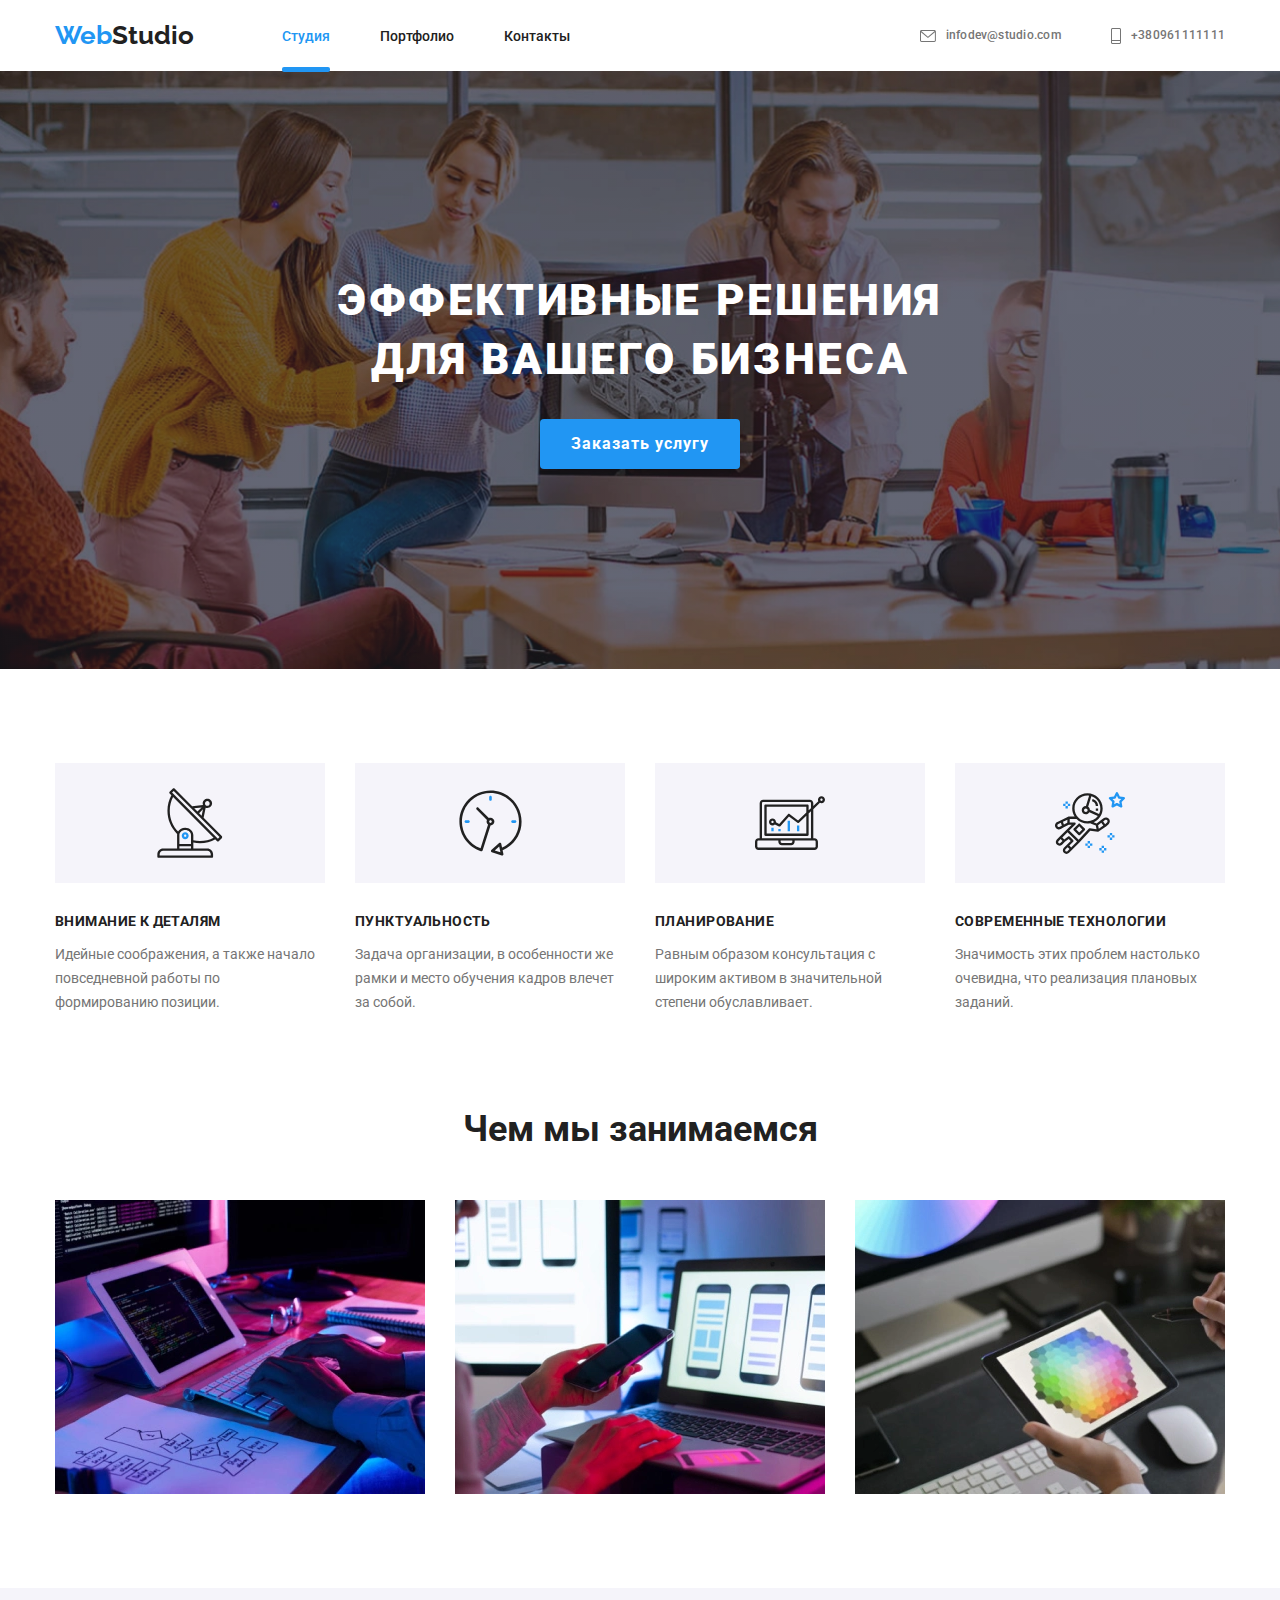
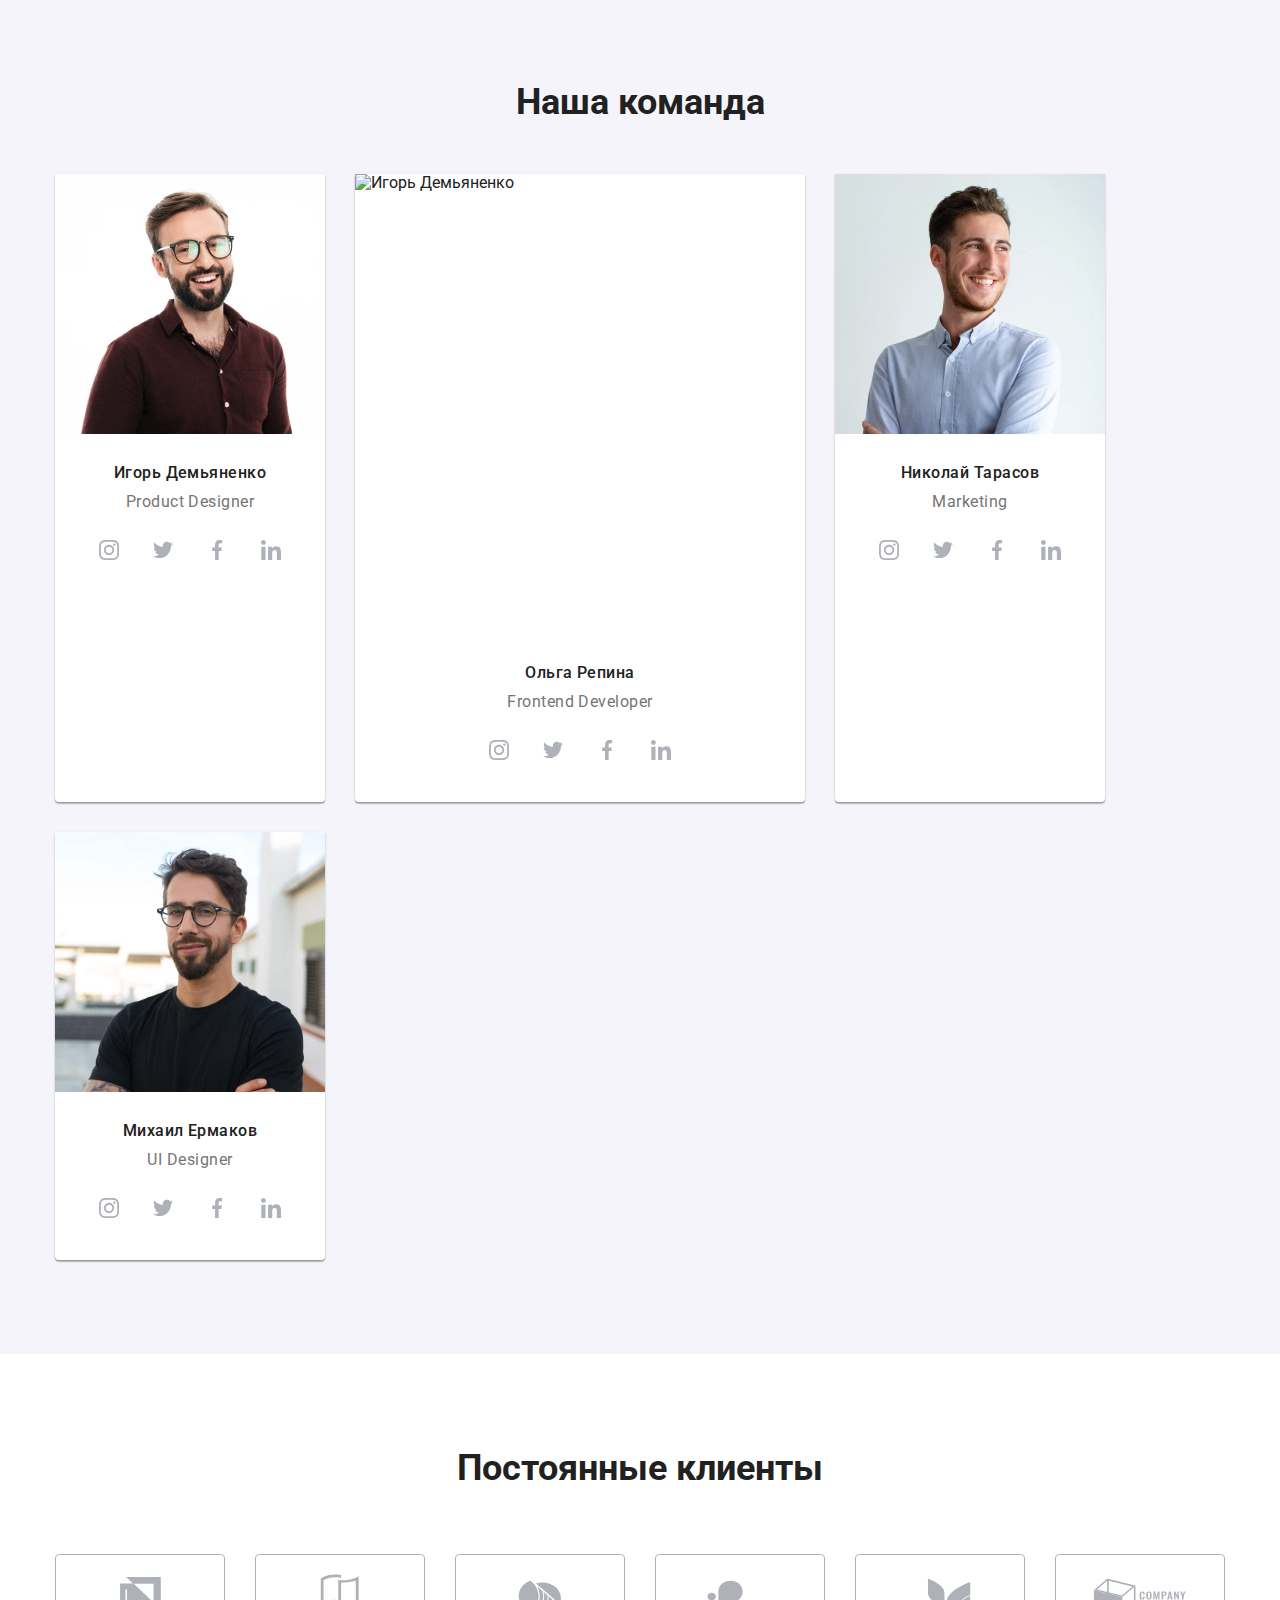
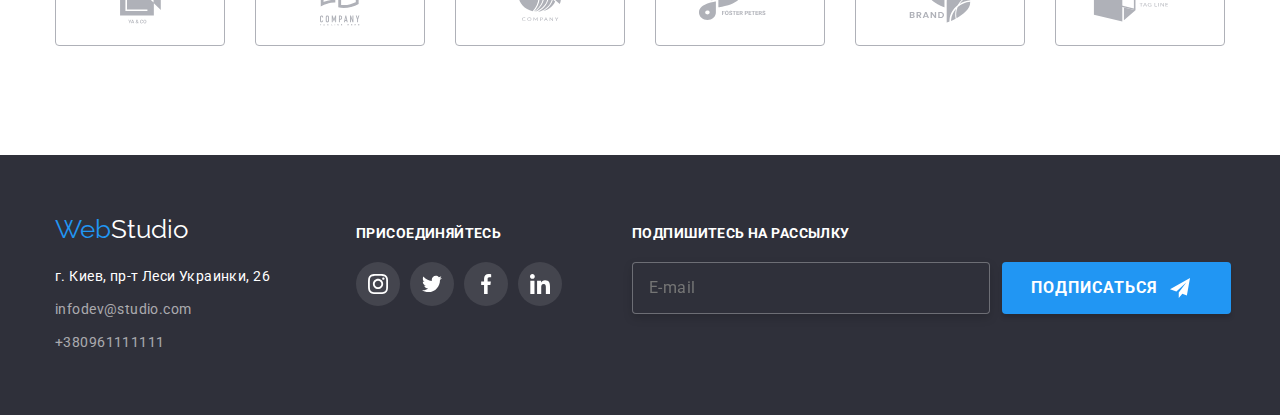
==== commit 74c59ce4: "." ====
--- a/index.html
+++ b/index.html
@@ -233,10 +233,12 @@
                   </svg>
                 </span>
                 <span class="agreement__text"
-                  >Соглашаюсь с рассылкой и принимаю&nbsp;</span
-                >
-                <a class="agreement__link" href="" target="_blank"
-                  >Условия договора</a
+                  >Соглашаюсь с рассылкой и принимаю&nbsp;<a
+                    class="agreement__link"
+                    href=""
+                    target="_blank"
+                    >Условия договора</a
+                  ></span
                 >
               </label>
               <button class="modal__btn" type="submit">Отправить</button>
--- a/css/main.min.css
+++ b/css/main.min.css
@@ -1,5 +1,5 @@
 :root{--main-font: Roboto;--secondary-font: Raleway;--accent-color: #2196f3;--body-color: #212121;--text-color: #757575;--white-color: #ffffff;--bg-color-layout: #2f303a;--input-border: rgba(33, 33, 33, 0.2);--placeholder-color: rgba(117, 117, 117, 0.5);--modal-cont-bg-color: rgba(0, 0, 0, 0.2);--modal-btn-border: rgba(0, 0, 0, 0.1);--modal-btn-box-sha: rgba(0, 0, 0, 0.15);--transition-property: 250ms cubic-bezier(0.4, 0, 0.2, 1);--primary-box-shadow: 0px 4px 4px rgba(0, 0, 0, 0.15);--btn-box-shad: 0px 3px 1px rgba(0, 0, 0, 0.1),
     0px 1px 2px rgba(0, 0, 0, 0.08), 0px 2px 2px rgba(0, 0, 0, 0.12);--modal-box-shad: 0px 1px 3px rgba(0, 0, 0, 0.12),
     0px 1px 1px rgba(0, 0, 0, 0.14), 0px 2px 1px rgba(0, 0, 0, 0.2);--portfolio-box-shadow: 0px 1px 1px rgba(0, 0, 0, 0.12),
-    0px 4px 4px rgba(0, 0, 0, 0.06), 1px 4px 6px rgba(0, 0, 0, 0.16);--product-bg-color: rgba(33, 150, 243, 0.9);--footer-btn-box-sh: 0px 4px 4px rgb(0 0 0 / 15%)}*,*::before,*::after{-webkit-box-sizing:border-box;box-sizing:border-box}body{font-family:var(--main-font),sans-serif;color:var(--body-color)}h1,h2,h3,h4,h5,h6,p{margin-top:0}ul{list-style:none;margin:0;padding:0}a{text-decoration:none}img{display:block;max-width:100%;height:auto}.section{padding-top:60px;padding-bottom:60px}@media screen and (min-width: 1200px){.section{padding-top:94px;padding-bottom:94px}}.container{max-width:480px;padding:0 15px;margin:0 auto}@media screen and (min-width: 768px){.container{max-width:768px}}@media screen and (min-width: 1200px){.container{max-width:1200px}}.button{font-family:Roboto;font-weight:bold;font-size:16px;line-height:1.87;-webkit-box-align:center;-ms-flex-align:center;align-items:center;text-align:center;letter-spacing:0.06em;color:var(--white-color)}.button:hover,.button:focus{background:var(--accent-color)}.primary{border:none;background:var(--accent-color);-webkit-box-shadow:var(--primary-box-shadow);box-shadow:var(--primary-box-shadow);border-radius:4px;width:200px;height:50px;cursor:pointer;display:block;margin:30px auto 0px auto}.button1{font-weight:500;font-size:16px;line-height:1.6;cursor:pointer}.button2{color:var(--body-color);border:0px solid #008cba;border-radius:4px;cursor:pointer;margin-left:8px;padding:9px 18px}.button2:hover,.button2:focus{background-color:var(--accent-color);color:var(--white-color);-webkit-box-shadow:var(--btn-box-shad);box-shadow:var(--btn-box-shad);border-radius:4px;-webkit-transition:background-color 250ms cubic-bezier(0.4, 0, 0.2, 1);transition:background-color 250ms cubic-bezier(0.4, 0, 0.2, 1)}@media screen and (max-width: 767.98px){.button2{margin-bottom:15px}}.header{padding:20px 0 20px 0}.header__container{display:-webkit-box;display:-ms-flexbox;display:flex;-webkit-box-pack:justify;-ms-flex-pack:justify;justify-content:space-between}.header__accent{color:var(--body-color)}.logo{font-family:var(--secondary-font);font-style:normal;font-weight:bold;font-size:26px;line-height:1.2;color:var(--accent-color)}.logo:hover,.logo:focus{color:var(--accent-color)}.nav{display:-webkit-box;display:-ms-flexbox;display:flex}@media screen and (max-width: 767.98px){.nav{display:none}}@media screen and (min-width: 768px){.nav{display:-webkit-box;display:-ms-flexbox;display:flex;-webkit-box-align:center;-ms-flex-align:center;align-items:center;margin-left:88px}}.header-nav{display:-webkit-box;display:-ms-flexbox;display:flex;-webkit-box-orient:horizontal;-webkit-box-direction:normal;-ms-flex-direction:row;flex-direction:row;font-family:"Roboto";font-weight:500;font-size:14px;line-height:1.15}.header-nav__link{position:relative;padding-bottom:28px;text-decoration:none;margin-right:50px;color:var(--body-color)}.header-nav__link:hover,.header-nav__link:focus{color:var(--accent-color)}.header-nav__link::before{content:" ";position:absolute;left:0;bottom:0;border-radius:2px;display:block;width:100%;height:5px;background-color:var(--accent-color);opacity:0;-webkit-transition:opacity 250ms;transition:opacity 250ms;-webkit-transition-timing-function:cubic-bezier(0.4, 0, 0.2, 1);transition-timing-function:cubic-bezier(0.4, 0, 0.2, 1)}.header-nav__link:hover::before{opacity:1}.active{color:var(--accent-color);cursor:pointer}.active::before{content:" ";cursor:pointer;opacity:1}.header-info{display:none}.header-info__mail,.header-info__tel-num{display:-webkit-box;display:-ms-flexbox;display:flex;-webkit-box-align:center;-ms-flex-align:center;align-items:center;font-weight:500;font-size:14px;line-height:1.14;color:#757575}.header-info__mail:hover,.header-info__mail:focus,.header-info__mail:hover,.header-info__mail:focus,.header-info__tel-num:hover,.header-info__tel-num:focus,.header-info__tel-num:hover,.header-info__tel-num:focus{color:var(--accent-color)}@media screen and (min-width: 768px){.header-info__mail,.header-info__tel-num{font-size:12px;line-height:1.16;letter-spacing:0.02em}}@media screen and (min-width: 768px){.header-info__mail{margin-right:0;margin-bottom:10px}}@media screen and (min-width: 1200px){.header-info__mail{margin-right:50px;margin-bottom:0}}.header-info__ic-vector,.header-info__envelope{margin-right:10px;fill:#757575}@media screen and (min-width: 768px){.header-info{display:block}}@media screen and (min-width: 1200px){.header-info{margin-left:auto;display:-webkit-box;display:-ms-flexbox;display:flex;-webkit-box-align:center;-ms-flex-align:center;align-items:center}}.header-info__mail:hover .header-info__envelope,.header-info__mail:focus .header-info__envelope,.header-info__tel-num:hover .header-info__ic-vector,.header-info__tel-num:focus .header-info__ic-vector{fill:var(--accent-color)}.mobile-modal{position:fixed;top:0;right:0;width:100vw;height:100vh;display:-webkit-box;display:-ms-flexbox;display:flex;-webkit-box-orient:vertical;-webkit-box-direction:normal;-ms-flex-direction:column;flex-direction:column;-webkit-box-pack:justify;-ms-flex-pack:justify;justify-content:space-between;padding:48px 40px;background-color:#fff}.mobile-menu{display:-webkit-inline-box;display:-ms-inline-flexbox;display:inline-flex;border:none;padding:0;margin:0;cursor:pointer}.mobile-menu-icon{z-index:1;position:absolute;right:15px;top:16px}.mobile-menu-icon:hover{fill:#2196f3}.mobile-menu-open{display:none}.mobile-menu.is-open .mobile-menu-close{display:none}.mobile-menu.is-open .mobile-menu-open{display:block}@media screen and (min-width: 768px){.mobile-menu{display:none}}.mobile-container{display:none}.mobile-container.is-open{display:block}.mobile-item{margin-bottom:32px}.mobile-item:last-child{margin-bottom:0}.mobile-link{font-weight:500;font-size:40px;line-height:47px;letter-spacing:0.02em;color:#212121}.mobile-link-active{color:#2196f3}.mobile-link:hover{color:#2196f3}.mobile-contacts{margin-bottom:64px}.mobile-contacts-item{margin-bottom:32px}.mobile-contacts-item:last-child{margin-bottom:0}.mobile-contacts-link{font-weight:500;font-size:24px;line-height:1.17;letter-spacing:0.02em;color:#757575}.mobile-contacts-link-active{font-size:34px;color:#2196f3}.mobile-socials{display:-webkit-box;display:-ms-flexbox;display:flex;-webkit-box-align:center;-ms-flex-align:center;align-items:center;-ms-flex-wrap:wrap;flex-wrap:wrap}.mobile-socials-item{margin-right:10px;margin-bottom:10px}.mobile-socials-item:not(:last-child){padding-right:10px;border-right:1px solid rgba(33,33,33,0.2)}.mobile-socials-link{font-weight:500;font-size:18px;line-height:1.22;letter-spacing:0.02em;color:#2196f3}.hero{max-width:1600px;margin-left:auto;margin-right:auto;padding:200px 0px 200px 0px;background-repeat:no-repeat;background-position:center;background-size:cover;background-image:-webkit-gradient(linear, left top, left bottom, from(rgba(47,48,58,0.4)), to(rgba(47,48,58,0.4))),url(../images/hero/hero-bg_sm.jpeg);background-image:linear-gradient(rgba(47,48,58,0.4), rgba(47,48,58,0.4)),url(../images/hero/hero-bg_sm.jpeg);background-image:-webkit-gradient(linear, left top, left bottom, from(rgba(47,48,58,0.4)), to(rgba(47,48,58,0.4))),-webkit-image-set(url("../images/hero/hero-bg_sm.webp") 1x);background-image:linear-gradient(rgba(47,48,58,0.4), rgba(47,48,58,0.4)),-webkit-image-set(url("../images/hero/hero-bg_sm.webp") 1x)}@media screen and (max-width: 767.98px){.hero{height:400px;padding:118px 0px 118px 0px}}@media screen and (min-device-pixel-ratio: 2), screen and (-moz-min-device-pixel-ratio: 2), screen and (-webkit-min-device-pixel-ratio: 2), screen and (min-resolution: 192dpi), screen and (min-resolution: 2dppx){.hero{background-image:-webkit-gradient(linear, left top, left bottom, from(rgba(47,48,58,0.4)), to(rgba(47,48,58,0.4))),url(../images/hero/hero-bg_sm@2x.jpeg);background-image:linear-gradient(rgba(47,48,58,0.4), rgba(47,48,58,0.4)),url(../images/hero/hero-bg_sm@2x.jpeg);background-image:-webkit-gradient(linear, left top, left bottom, from(--white-color));background-image:linear-gradient(--white-color);background-image:-webkit-gradient(linear, left top, left bottom, from(rgba(47,48,58,0.4)), to(rgba(47,48,58,0.4))),-webkit-image-set(url("../images/hero/hero-bg_sm@2x.webp") 2x);background-image:linear-gradient(rgba(47,48,58,0.4), rgba(47,48,58,0.4)),-webkit-image-set(url("../images/hero/hero-bg_sm@2x.webp") 2x);background-image:linear-gradient(--white-color)}}@media screen and (min-width: 768px){.hero{background-image:-webkit-gradient(linear, left top, left bottom, from(rgba(47,48,58,0.4)), to(rgba(47,48,58,0.4))),url(../images/hero/hero-bg_md.jpeg);background-image:linear-gradient(rgba(47,48,58,0.4), rgba(47,48,58,0.4)),url(../images/hero/hero-bg_md.jpeg);background-image:-webkit-gradient(linear, left top, left bottom, from(rgba(47,48,58,0.4)), to(rgba(47,48,58,0.4))),-webkit-image-set(url("../images/hero/hero-bg_md.webp") 1x);background-image:linear-gradient(rgba(47,48,58,0.4), rgba(47,48,58,0.4)),-webkit-image-set(url("../images/hero/hero-bg_md.webp") 1x)}}@media screen and (min-width: 768px) and (min-device-pixel-ratio: 2), screen and (min-width: 768px) and (-moz-min-device-pixel-ratio: 2), screen and (min-width: 768px) and (-webkit-min-device-pixel-ratio: 2), screen and (min-width: 768px) and (min-resolution: 192dpi), screen and (min-width: 768px) and (min-resolution: 2dppx){.hero{background-image:-webkit-gradient(linear, left top, left bottom, from(rgba(47,48,58,0.4)), to(rgba(47,48,58,0.4))),url(../images/hero/hero-bg_md@2x.jpeg);background-image:linear-gradient(rgba(47,48,58,0.4), rgba(47,48,58,0.4)),url(../images/hero/hero-bg_md@2x.jpeg);background-image:-webkit-gradient(linear, left top, left bottom, from(--white-color));background-image:linear-gradient(--white-color);background-image:-webkit-gradient(linear, left top, left bottom, from(rgba(47,48,58,0.4)), to(rgba(47,48,58,0.4))),-webkit-image-set(url("../images/hero/hero-bg_md@2x.webp") 2x);background-image:linear-gradient(rgba(47,48,58,0.4), rgba(47,48,58,0.4)),-webkit-image-set(url("../images/hero/hero-bg_md@2x.webp") 2x);background-image:linear-gradient(--white-color)}}@media screen and (min-width: 1200px){.hero{background-image:-webkit-gradient(linear, left top, left bottom, from(rgba(47,48,58,0.4)), to(rgba(47,48,58,0.4))),url(../images/hero/hero-bg_lg.jpeg);background-image:linear-gradient(rgba(47,48,58,0.4), rgba(47,48,58,0.4)),url(../images/hero/hero-bg_lg.jpeg);background-image:-webkit-gradient(linear, left top, left bottom, from(rgba(47,48,58,0.4)), to(rgba(47,48,58,0.4))),-webkit-image-set(url("../images/hero/hero-bg_lg.webp") 1x);background-image:linear-gradient(rgba(47,48,58,0.4), rgba(47,48,58,0.4)),-webkit-image-set(url("../images/hero/hero-bg_lg.webp") 1x)}}@media screen and (min-width: 1200px) and (min-device-pixel-ratio: 2), screen and (min-width: 1200px) and (-moz-min-device-pixel-ratio: 2), screen and (min-width: 1200px) and (-webkit-min-device-pixel-ratio: 2), screen and (min-width: 1200px) and (min-resolution: 192dpi), screen and (min-width: 1200px) and (min-resolution: 2dppx){.hero{background-image:-webkit-gradient(linear, left top, left bottom, from(rgba(47,48,58,0.4)), to(rgba(47,48,58,0.4))),url(../images/hero/hero-bg_lg@2x.jpeg);background-image:linear-gradient(rgba(47,48,58,0.4), rgba(47,48,58,0.4)),url(../images/hero/hero-bg_lg@2x.jpeg);background-image:-webkit-gradient(linear, left top, left bottom, from(--white-color));background-image:linear-gradient(--white-color);background-image:-webkit-gradient(linear, left top, left bottom, from(rgba(47,48,58,0.4)), to(rgba(47,48,58,0.4))),-webkit-image-set(url("../images/hero/hero-bg_lg@2x.webp") 2x);background-image:linear-gradient(rgba(47,48,58,0.4), rgba(47,48,58,0.4)),-webkit-image-set(url("../images/hero/hero-bg_lg@2x.webp") 2x);background-image:linear-gradient(--white-color)}}.hero__title{font-size:26px;line-height:1.61;text-align:center;letter-spacing:0.06em;margin:0 auto;font-weight:900;text-transform:uppercase;color:var(--white-color)}@media screen and (min-width: 768px){.hero__title{width:360px}}@media screen and (min-width: 1200px){.hero__title{margin:0 auto;width:700px;font-weight:900;font-size:44px;text-transform:uppercase;line-height:1.34;text-align:center;letter-spacing:0.06em;color:var(--white-color)}}.modal-container{position:fixed;top:0;left:50%;-webkit-transform:translateX(-50%);transform:translateX(-50%);width:100vw;height:100vh;background-color:var(--modal-cont-bg-color);visibility:hidden;opacity:1;-webkit-transition:opacity 200ms;transition:opacity 200ms}.is-hidden{visibility:visible;opacity:1}.modal{position:absolute;top:60%;left:50%;-webkit-transform:translate(-50%, -50%);transform:translate(-50%, -50%);width:528px;padding:40px;background:var(--white-color);-webkit-box-shadow:var(--modal-box-shad);box-shadow:var(--modal-box-shad);border-radius:4px}.modal__close-button{position:absolute;top:8px;right:8px;display:-webkit-box;display:-ms-flexbox;display:flex;-webkit-box-align:center;-ms-flex-align:center;align-items:center;-webkit-box-pack:center;-ms-flex-pack:center;justify-content:center;width:30px;height:30px;background-color:transparent;border-radius:50%;border:1px solid var(--modal-btn-border);cursor:pointer;-webkit-transition:250ms cubic-bezier(0.4, 0, 0.2, 1);transition:250ms cubic-bezier(0.4, 0, 0.2, 1)}.modal__close-button:hover,.modal__close-button:focus{fill:var(--accent-color)}.modal__close-icon{-webkit-transition:250ms cubic-bezier(0.4, 0, 0.2, 1);transition:250ms cubic-bezier(0.4, 0, 0.2, 1)}.modal__title{margin-bottom:12px;font-weight:bold;font-size:20px;line-height:1.15;text-align:center;letter-spacing:0.03em;color:#212121}.modal__label{position:relative;display:-webkit-box;display:-ms-flexbox;display:flex;-webkit-box-orient:vertical;-webkit-box-direction:normal;-ms-flex-direction:column;flex-direction:column;margin-bottom:10px;font-size:12px;line-height:1.16;letter-spacing:0.01em;color:#757575}.modal__label:hover .modal__input{border:1px solid var(--accent-color)}.modal__label:hover .modal__textarea{border-color:var(--accent-color)}.modal__input{-webkit-transition:border-color 250ms cubic-bezier(0.4, 0, 0.2, 1);transition:border-color 250ms cubic-bezier(0.4, 0, 0.2, 1);margin-top:4px;padding-top:11px;padding-bottom:11px;padding-left:40px;border:1px solid var(--input-border);border-radius:4px;outline:transparent}.modal__input:focus{border:1px solid var(--accent-color)}.modal__input:not(:placeholder-shown){border:1px solid var(--accent-color)}.modal__icon{position:absolute;top:28px;left:12px;-webkit-transition:250ms cubic-bezier(0.4, 0, 0.2, 1);transition:250ms cubic-bezier(0.4, 0, 0.2, 1)}.modal__textarea:not(:placeholder-shown){border:1px solid var(--accent-color)}.modal__textarea::-webkit-input-placeholder{color:var(--placeholder-color)}.modal__textarea:-ms-input-placeholder{color:var(--placeholder-color)}.modal__textarea::-ms-input-placeholder{color:var(--placeholder-color)}.modal__textarea::placeholder{color:var(--placeholder-color)}.modal__btn{display:block;margin-left:auto;margin-right:auto;padding:10px 55px;font-weight:bold;font-size:16px;line-height:1.87;letter-spacing:0.06em;color:var(--white-color);border:transparent;background:#188ce8;-webkit-box-shadow:0px 4px 4px var(--modal-btn-box-sha);box-shadow:0px 4px 4px var(--modal-btn-box-sha);border-radius:4px;cursor:pointer}@media screen and (max-width: 767.98px){.modal{max-width:95%;top:55%}}@media screen and (min-width: 768px) and (max-width: 1199.98px){.modal{width:450px;top:81%}}.modal-textarea{margin-bottom:20px}.modal__textarea{margin-top:4px;padding:12px 16px;resize:none;font-size:14px;line-height:1.14;letter-spacing:0.01em;border:1px solid var(--input-border);border-radius:4px;-webkit-transition:border-color 250ms cubic-bezier(0.4, 0, 0.2, 1);transition:border-color 250ms cubic-bezier(0.4, 0, 0.2, 1)}@media screen and (max-width: 767.98px){.modal__textarea{height:120px}}.agreement__input{display:none}.agreement__input:checked+.agreement__checkbox{background-color:var(--accent-color);border-color:var(--accent-color)}.agreement__checkbox{display:-webkit-box;display:-ms-flexbox;display:flex;-webkit-box-align:center;-ms-flex-align:center;align-items:center;-webkit-box-pack:center;-ms-flex-pack:center;justify-content:center;width:16px;height:16px;margin-right:9px;border-width:2px;border-style:solid;border-color:var(--body-color);border-radius:2px}.agreement__link{color:var(--accent-color);text-decoration:underline}.modal__label:hover .modal__icon,.modal__input:focus+.modal__icon,.modal__input:not(:placeholder-shown)+.modal__icon{fill:var(--accent-color)}.agreement-wrap{display:-webkit-box;display:-ms-flexbox;display:flex;-webkit-box-align:center;-ms-flex-align:center;align-items:center;-webkit-box-pack:center;-ms-flex-pack:center;justify-content:center;margin-bottom:30px;font-size:14px;line-height:1.71;letter-spacing:0.03em;color:#757575}@media screen and (max-width: 767.98px){.agreement-wrap{font-size:12px;line-height:1.16}}@media screen and (min-width: 768px) and (max-width: 1199.98px){.agreement-wrap{font-size:12px;line-height:1.16}}@media screen and (min-width: 768px){.feature__list{display:-webkit-box;display:-ms-flexbox;display:flex;-ms-flex-wrap:wrap;flex-wrap:wrap;-webkit-box-pack:center;-ms-flex-pack:center;justify-content:center;margin:-15px}}@media screen and (max-width: 767.98px){.feature__item{margin-bottom:30px}.feature__item:last-child{margin-bottom:0}}@media screen and (min-width: 768px){.feature__item{-ms-flex-preferred-size:calc(100% / 2 - 30px);flex-basis:calc(100% / 2 - 30px);margin:15px}}@media screen and (min-width: 1200px){.feature__item{-ms-flex-preferred-size:calc(100% / 4 - 30px);flex-basis:calc(100% / 4 - 30px)}}.feature__icon-wrapper{margin-bottom:30px;height:120px;width:100%;background-color:#f5f4fa;display:-webkit-box;display:-ms-flexbox;display:flex;-webkit-box-pack:center;-ms-flex-pack:center;justify-content:center;-webkit-box-align:center;-ms-flex-align:center;align-items:center}@media screen and (max-width: 767.98px){.feature__icon-wrapper{width:100%}}.feature__title{font-weight:bold;font-size:14px;line-height:1.15;color:var(--body-color);letter-spacing:0.03em;text-transform:uppercase}@media screen and (max-width: 767.98px){.feature__title{text-align:center}}.feature__text{margin-bottom:0;font-weight:normal;font-size:14px;line-height:1.7;color:#757575}.work__container{-webkit-box-orient:vertical;-webkit-box-direction:normal;-ms-flex-direction:column;flex-direction:column}.work__title{text-align:center;font-weight:bold;font-size:36px;line-height:1.16;margin-bottom:50px}.work__list{display:-webkit-box;display:-ms-flexbox;display:flex}.work__image-center{margin:0px 30px}@media screen and (max-width: 767.98px){.work{display:none}}@media screen and (min-width: 768px){.work{display:none}}@media screen and (min-width: 1200px){.work{display:block}}.team-section{background-color:#f5f4fa}.team-section .team-container{-webkit-box-orient:vertical;-webkit-box-direction:normal;-ms-flex-direction:column;flex-direction:column;-webkit-box-align:center;-ms-flex-align:center;align-items:center}@media screen and (min-width: 768px){.team{display:-webkit-box;display:-ms-flexbox;display:flex;-ms-flex-wrap:wrap;flex-wrap:wrap;margin:-15px}}.team .team-item{background:var(--white-color);-webkit-box-shadow:var(--modal-box-shad);box-shadow:var(--modal-box-shad);border-radius:0px 0px 4px 4px}@media screen and (min-width: 768px){.team .team-item{-ms-flex-preferred-size:calc(100% / 2 - 30px);flex-basis:calc(100% / 2 - 30px);margin:15px}}@media screen and (min-width: 1200px){.team .team-item{-ms-flex-preferred-size:calc(100% / 4 - 30px);flex-basis:calc(100% / 4 - 30px);margin:15px}}.team .team-wrap{display:-webkit-box;display:-ms-flexbox;display:flex;-webkit-box-orient:vertical;-webkit-box-direction:normal;-ms-flex-direction:column;flex-direction:column;-webkit-box-align:center;-ms-flex-align:center;align-items:center;margin:30px 0 30px 0}.team .team-wrap__title{margin-bottom:10px;font-size:16px;font-weight:500;line-height:1.18;text-align:center;letter-spacing:0.03em;color:var(--body-color)}.team .team-wrap__text{margin-bottom:16px;font-size:16px;line-height:1.18;letter-spacing:0.03em;color:var(--text-color)}.section-team-wrap__title,.regular-customers-title{text-align:center;font-weight:bold;font-size:36px;line-height:1.16;margin-bottom:50px}@media screen and (max-width: 767.98px){.section-team-wrap__title,.regular-customers-title{font-size:28px;line-height:0.84;margin-bottom:30px}}.socials__item+.socials__item{margin-left:10px}.socials__link{display:-webkit-box;display:-ms-flexbox;display:flex;-webkit-box-pack:center;-ms-flex-pack:center;justify-content:center;-webkit-box-align:center;-ms-flex-align:center;align-items:center;width:44px;height:44px;border-radius:50%;background-color:transparent;-webkit-transition:background-color 250ms cubic-bezier(0.4, 0, 0.2, 1);transition:background-color 250ms cubic-bezier(0.4, 0, 0.2, 1)}.socials__link:focus,.socials__link:hover{-webkit-transition-timing-function:cubic-bezier(0.4, 0, 0.2, 1);transition-timing-function:cubic-bezier(0.4, 0, 0.2, 1);background-color:var(--accent-color)}.socials__link:focus .socials-icon,.socials__link:hover .socials-icon{fill:var(--white-color)}.socials-list{margin-bottom:24px;display:-webkit-box;display:-ms-flexbox;display:flex;-webkit-box-align:center;-ms-flex-align:center;align-items:center;-webkit-box-pack:center;-ms-flex-pack:center;justify-content:center}@media screen and (min-width: 1200px){.socials-list{margin-bottom:0}}.socials-icon{fill:#afb1b8}.regular-customers__container{display:-webkit-box;display:-ms-flexbox;display:flex;-webkit-box-orient:vertical;-webkit-box-direction:normal;-ms-flex-direction:column;flex-direction:column;-webkit-box-align:center;-ms-flex-align:center;align-items:center}.regular-customers-list{display:-webkit-box;display:-ms-flexbox;display:flex}@media screen and (max-width: 767.98px){.regular-customers-list{display:-webkit-box;display:-ms-flexbox;display:flex;-ms-flex-wrap:wrap;flex-wrap:wrap;-webkit-box-pack:center;-ms-flex-pack:center;justify-content:center;margin:-15px}}@media screen and (min-width: 768px){.regular-customers-list{margin:-15px;-ms-flex-wrap:wrap;flex-wrap:wrap}}@media screen and (min-width: 1200px){.regular-customers-list{-ms-flex-wrap:inherit;flex-wrap:inherit;margin:0}}.customers-list-border{display:-webkit-box;display:-ms-flexbox;display:flex;-webkit-box-pack:center;-ms-flex-pack:center;justify-content:center;-webkit-box-align:center;-ms-flex-align:center;align-items:center;width:170px;height:92px;border:1px solid #afb1b8;-webkit-box-sizing:border-box;box-sizing:border-box;border-radius:4px;margin-right:30px;-webkit-transition:border-color 250ms cubic-bezier(0.4, 0, 0.2, 1);transition:border-color 250ms cubic-bezier(0.4, 0, 0.2, 1)}@media screen and (max-width: 767.98px){.customers-list-border:last-child{margin-bottom:0;margin-right:15px}}@media screen and (max-width: 767.98px){.customers-list-border:first-child{margin-top:0}}@media screen and (max-width: 767.98px){.customers-list-border:nth-child(2){margin-top:0}}@media screen and (max-width: 767.98px){.customers-list-border:nth-child(5){margin-bottom:0}}.customers-list-border:focus,.customers-list-border:hover{border-color:var(--accent-color)}.customers-list-border:focus .customers-icon,.customers-list-border:hover .customers-icon{fill:var(--accent-color)}.customers-list-border .customers-icon{fill:#afb1b8;-webkit-transition:fill 250ms cubic-bezier(0.4, 0, 0.2, 1);transition:fill 250ms cubic-bezier(0.4, 0, 0.2, 1)}@media screen and (min-width: 768px){.customers-list-border{-ms-flex-preferred-size:calc(100% / 3 - 30px);flex-basis:calc(100% / 3 - 30px);margin:15px}}@media screen and (max-width: 767.98px){.customers-list-border{-ms-flex-preferred-size:calc(100% / 2 - 30px);flex-basis:calc(100% / 2 - 30px);margin:15px}}.footer{padding:60px 0px 60px 0px;background-color:var(--bg-color-layout)}.footer__logo{margin-bottom:20px;font-family:Raleway;font-size:26px;color:var(--accent-color);display:block}.footer__logo:hover,.footer__logo:focus{color:var(--accent-color)}@media screen and (min-width: 768px) and (max-width: 1199.98px){.footer-address-wrap{text-align:center}}.footer-container{display:-webkit-box;display:-ms-flexbox;display:flex;-webkit-box-align:baseline;-ms-flex-align:baseline;align-items:baseline}@media screen and (max-width: 767.98px){.footer-container{display:block;text-align:center}}@media screen and (min-width: 768px) and (max-width: 1199.98px){.footer-container{-ms-flex-wrap:wrap;flex-wrap:wrap;-ms-flex-align:baseline;-webkit-box-pack:space-evenly;-ms-flex-pack:space-evenly;justify-content:space-evenly}}.accent-footer{color:var(--white-color)}.footer-info__text{margin-bottom:9px}.footer-info__text:last-child{margin:0}@media screen and (min-width: 1200px){.footer-info{width:231px}}.footer-address{font-style:normal;line-height:1.71;font-size:14px;letter-spacing:0.03em;color:var(--white-color);font-style:normal}.footer-mail-info,.footer-tel-number{font-size:14px;line-height:1.71;letter-spacing:0.03em;color:rgba(255,255,255,0.6);font-family:Roboto;font-style:normal;font-weight:normal}.footer-mail-info:hover,.footer-mail-info:focus,.footer-tel-number:hover,.footer-tel-number:focus{color:rgba(255,255,255,0.6)}.footer-title{margin-bottom:20px}.footer-socials__item{border-radius:50%;width:44px;height:44px;background:rgba(255,255,255,0.1);display:-webkit-box;display:-ms-flexbox;display:flex;-webkit-box-align:center;-ms-flex-align:center;align-items:center;-webkit-box-pack:center;-ms-flex-pack:center;justify-content:center}.footer-socials__link{display:-webkit-box;display:-ms-flexbox;display:flex;-webkit-box-pack:center;-ms-flex-pack:center;justify-content:center;-webkit-box-align:center;-ms-flex-align:center;align-items:center;width:44px;height:44px;border-radius:50%;background-color:transparent;-webkit-transition:background-color 250ms cubic-bezier(0.4, 0, 0.2, 1) 250ms;transition:background-color 250ms cubic-bezier(0.4, 0, 0.2, 1) 250ms}.footer-socials__link:focus.footer-socials-icon,.footer-socials__link:hover.footer-socials-icon{fill:var(--white-color)}.footer-socials__link:focus,.footer-socials__link:hover{background-color:var(--accent-color)}.footer-socials-list{display:-webkit-box;display:-ms-flexbox;display:flex;-webkit-box-align:center;-ms-flex-align:center;align-items:center;-webkit-box-pack:justify;-ms-flex-pack:justify;justify-content:space-between;width:206px;height:44px}@media screen and (max-width: 767.98px){.footer-socials-list{margin:auto}}.footer-socials-icon{fill:var(--white-color)}.footer-newsletter,.footer-icon-socials{font-style:normal;font-weight:bold;font-size:14px;line-height:1.14;letter-spacing:0.03em;text-transform:uppercase;color:var(--white-color);margin-left:70px}@media screen and (max-width: 767.98px){.footer-icon-socials{margin:60px 0px}}@media screen and (min-width: 768px) and (max-width: 1199.98px){.footer-icon-socials{text-align:center}}.footer-newsletter{margin-left:93px}@media screen and (max-width: 767.98px){.footer-newsletter{margin-left:0}}@media screen and (min-width: 768px) and (max-width: 1199.98px){.footer-newsletter{margin:auto;text-align:center;margin-top:60px}}.footer-newsletter-form{display:-webkit-box;display:-ms-flexbox;display:flex;-webkit-box-align:center;-ms-flex-align:center;align-items:center}@media screen and (max-width: 767.98px){.footer-newsletter-form{display:block;text-align:center;text-align:-webkit-center}}@media screen and (min-width: 768px) and (max-width: 1199.98px){.footer-newsletter-form{-webkit-box-align:center;-ms-flex-align:center;align-items:center;-webkit-box-orient:vertical;-webkit-box-direction:normal;-ms-flex-direction:column;flex-direction:column}}.footer-input{-webkit-transition:border-color 250ms cubic-bezier(0.4, 0, 0.2, 1);transition:border-color 250ms cubic-bezier(0.4, 0, 0.2, 1);padding-top:15px;padding-bottom:15px;padding-left:16px;font-size:16px;line-height:1.25;letter-spacing:0.03em;color:rgba(255,255,255,0.6);outline:transparent;background:#2f303a;border:1px solid rgba(255,255,255,0.3);-webkit-box-sizing:border-box;box-sizing:border-box;-webkit-filter:drop-shadow(0px 4px 4px rgba(0,0,0,0.15));filter:drop-shadow(0px 4px 4px rgba(0,0,0,0.15));border-radius:4px;width:358px}.footer-input:hover{border:1px solid var(--accent-color)}@media screen and (max-width: 767.98px){.footer-input{width:100%}}@media screen and (min-width: 768px) and (max-width: 1199.98px){.footer-input{width:450px;margin-bottom:20px}}.footer-button{background:var(--accent-color);-webkit-box-shadow:var(--footer-btn-box-sh);box-shadow:var(--footer-btn-box-sh);border-radius:4px;padding:4px 29px;border:transparent;cursor:pointer;font-weight:bold;font-size:16px;line-height:1.87;display:-webkit-box;display:-ms-flexbox;display:flex;-webkit-box-align:center;-ms-flex-align:center;align-items:center;text-align:center;letter-spacing:0.06em;color:var(--white-color);margin-left:12px}@media screen and (max-width: 767.98px){.footer-button{width:200px;margin-top:20px}}.footer-btn-icon{display:-webkit-box;display:-ms-flexbox;display:flex;-webkit-box-pack:center;-ms-flex-pack:center;justify-content:center;-webkit-box-align:center;-ms-flex-align:center;align-items:center;width:44px;height:44px}.border{border-bottom:1px solid #ececec}.portfolio-nav-list{display:-webkit-box;display:-ms-flexbox;display:flex;-webkit-box-pack:center;-ms-flex-pack:center;justify-content:center;margin-bottom:50px}@media screen and (max-width: 767.98px){.portfolio-nav-list{display:-webkit-box;display:-ms-flexbox;display:flex;-ms-flex-wrap:wrap;flex-wrap:wrap;-webkit-box-pack:start;-ms-flex-pack:start;justify-content:start;margin-bottom:40px}}.portfolio-app-list{display:-webkit-box;display:-ms-flexbox;display:flex;-ms-flex-wrap:wrap;flex-wrap:wrap;-webkit-box-pack:center;-ms-flex-pack:center;justify-content:center;margin-left:-30px;margin-top:-30px}@media screen and (min-width: 768px) and (max-width: 1199.98px){.portfolio-app-list{-webkit-box-pack:start;-ms-flex-pack:start;justify-content:start}}.product{background:var(--white-color);border:1px solid #eeeeee;-webkit-box-sizing:border-box;box-sizing:border-box;width:370px;margin-left:30px;margin-top:30px}@media screen and (min-width: 768px) and (max-width: 1199.98px){.product{-ms-flex-preferred-size:calc(100% / 2 - 30px);flex-basis:calc(100% / 2 - 30px);margin:15px}}.product:hover{-webkit-box-shadow:var(--portfolio-box-shadow);box-shadow:var(--portfolio-box-shadow)}.product__thumb{overflow:hidden;position:relative}.product__thumb::before{position:absolute;content:" ";top:0;left:0;display:inline-block;width:100%;height:100%;background:var(--product-bg-color);-webkit-transform:translateY(100%);transform:translateY(100%);-webkit-transition:-webkit-transform 250ms cubic-bezier(0.4, 0, 0.2, 1);transition:-webkit-transform 250ms cubic-bezier(0.4, 0, 0.2, 1);transition:transform 250ms cubic-bezier(0.4, 0, 0.2, 1);transition:transform 250ms cubic-bezier(0.4, 0, 0.2, 1), -webkit-transform 250ms cubic-bezier(0.4, 0, 0.2, 1)}.product__thumb:hover::before{opacity:1}.product:hover .product__thumb::before{-webkit-transform:translateY(0);transform:translateY(0)}.product__actions{position:absolute;top:0;right:0;display:-webkit-box;display:-ms-flexbox;display:flex;font-family:Roboto;font-style:normal;font-weight:normal;font-size:18px;line-height:1.55;letter-spacing:0.03em;color:var(--white-color);padding:63px 24px;opacity:0;-webkit-transition:250ms cubic-bezier(0.4, 0, 0.2, 1);transition:250ms cubic-bezier(0.4, 0, 0.2, 1)}.product:hover .product__actions{opacity:1}.portfolio__list-item{margin:20px 0px 20px 24px}.portfolio__title{font-weight:bold;font-size:18px;line-height:2;letter-spacing:0.06em;color:var(--body-color);margin-bottom:4px}.portfolio__text{font-weight:normal;font-size:16px;line-height:1.87;color:var(--text-color)}.portfolio-list-list:first-child{margin-left:0px}
+    0px 4px 4px rgba(0, 0, 0, 0.06), 1px 4px 6px rgba(0, 0, 0, 0.16);--product-bg-color: rgba(33, 150, 243, 0.9);--footer-btn-box-sh: 0px 4px 4px rgb(0 0 0 / 15%)}*,*::before,*::after{-webkit-box-sizing:border-box;box-sizing:border-box}body{font-family:var(--main-font),sans-serif;color:var(--body-color)}h1,h2,h3,h4,h5,h6,p{margin-top:0}ul{list-style:none;margin:0;padding:0}a{text-decoration:none}img{display:block;max-width:100%;height:auto}.section{padding-top:60px;padding-bottom:60px}@media screen and (min-width: 1200px){.section{padding-top:94px;padding-bottom:94px}}.container{max-width:480px;padding:0 15px;margin:0 auto}@media screen and (min-width: 768px){.container{max-width:768px}}@media screen and (min-width: 1200px){.container{max-width:1200px}}.button{font-family:Roboto;font-weight:bold;font-size:16px;line-height:1.87;-webkit-box-align:center;-ms-flex-align:center;align-items:center;text-align:center;letter-spacing:0.06em;color:var(--white-color)}.button:hover,.button:focus{background:var(--accent-color)}.primary{border:none;background:var(--accent-color);-webkit-box-shadow:var(--primary-box-shadow);box-shadow:var(--primary-box-shadow);border-radius:4px;width:200px;height:50px;cursor:pointer;display:block;margin:30px auto 0px auto}.button1{font-weight:500;font-size:16px;line-height:1.6;cursor:pointer}.button2{color:var(--body-color);border:0px solid #008cba;border-radius:4px;cursor:pointer;margin-right:8px;padding:9px 18px}.button2:hover,.button2:focus{background-color:var(--accent-color);color:var(--white-color);-webkit-box-shadow:var(--btn-box-shad);box-shadow:var(--btn-box-shad);border-radius:4px;-webkit-transition:background-color 250ms cubic-bezier(0.4, 0, 0.2, 1);transition:background-color 250ms cubic-bezier(0.4, 0, 0.2, 1)}@media screen and (max-width: 767.98px){.button2{margin-bottom:15px}}.header{padding:20px 0 20px 0}.header__container{display:-webkit-box;display:-ms-flexbox;display:flex;-webkit-box-pack:justify;-ms-flex-pack:justify;justify-content:space-between}.header__accent{color:var(--body-color)}.logo{font-family:var(--secondary-font);font-style:normal;font-weight:bold;font-size:26px;line-height:1.2;color:var(--accent-color)}.logo:hover,.logo:focus{color:var(--accent-color)}.nav{display:-webkit-box;display:-ms-flexbox;display:flex}@media screen and (max-width: 767.98px){.nav{display:none}}@media screen and (min-width: 768px){.nav{display:-webkit-box;display:-ms-flexbox;display:flex;-webkit-box-align:center;-ms-flex-align:center;align-items:center;margin-left:88px}}.header-nav{display:-webkit-box;display:-ms-flexbox;display:flex;-webkit-box-orient:horizontal;-webkit-box-direction:normal;-ms-flex-direction:row;flex-direction:row;font-family:"Roboto";font-weight:500;font-size:14px;line-height:1.15}.header-nav__link{position:relative;padding-bottom:28px;text-decoration:none;margin-right:50px;color:var(--body-color)}@media screen and (min-width: 768px) and (max-width: 1199.98px){.header-nav__link{padding-bottom:32px}}.header-nav__link:hover,.header-nav__link:focus{color:var(--accent-color)}.header-nav__link::before{content:" ";position:absolute;left:0;bottom:0;border-radius:2px;display:block;width:100%;height:5px;background-color:var(--accent-color);opacity:0;-webkit-transition:opacity 250ms;transition:opacity 250ms;-webkit-transition-timing-function:cubic-bezier(0.4, 0, 0.2, 1);transition-timing-function:cubic-bezier(0.4, 0, 0.2, 1)}.header-nav__link:hover::before{opacity:1}.active{color:var(--accent-color);cursor:pointer}.active::before{content:" ";cursor:pointer;opacity:1}.header-info{display:none}.header-info__mail,.header-info__tel-num{display:-webkit-box;display:-ms-flexbox;display:flex;-webkit-box-align:center;-ms-flex-align:center;align-items:center;font-weight:500;font-size:14px;line-height:1.14;color:#757575}.header-info__mail:hover,.header-info__mail:focus,.header-info__mail:hover,.header-info__mail:focus,.header-info__tel-num:hover,.header-info__tel-num:focus,.header-info__tel-num:hover,.header-info__tel-num:focus{color:var(--accent-color)}@media screen and (min-width: 768px){.header-info__mail,.header-info__tel-num{font-size:12px;line-height:1.16;letter-spacing:0.02em}}@media screen and (min-width: 768px){.header-info__mail{margin-right:0;margin-bottom:10px}}@media screen and (min-width: 1200px){.header-info__mail{margin-right:50px;margin-bottom:0}}.header-info__ic-vector,.header-info__envelope{margin-right:10px;fill:#757575}@media screen and (min-width: 768px){.header-info{display:block}}@media screen and (min-width: 1200px){.header-info{margin-left:auto;display:-webkit-box;display:-ms-flexbox;display:flex;-webkit-box-align:center;-ms-flex-align:center;align-items:center}}.header-info__mail:hover .header-info__envelope,.header-info__mail:focus .header-info__envelope,.header-info__tel-num:hover .header-info__ic-vector,.header-info__tel-num:focus .header-info__ic-vector{fill:var(--accent-color)}.mobile-modal{position:fixed;top:0;right:0;width:100vw;height:100vh;display:-webkit-box;display:-ms-flexbox;display:flex;-webkit-box-orient:vertical;-webkit-box-direction:normal;-ms-flex-direction:column;flex-direction:column;-webkit-box-pack:justify;-ms-flex-pack:justify;justify-content:space-between;padding:48px 40px;background-color:#fff}.mobile-menu{display:-webkit-inline-box;display:-ms-inline-flexbox;display:inline-flex;border:none;padding:0;margin:0;cursor:pointer}.mobile-menu-icon{z-index:1;position:absolute;right:15px;top:16px}.mobile-menu-icon:hover{fill:#2196f3}.mobile-menu-open{display:none}.mobile-menu.is-open .mobile-menu-close{display:none}.mobile-menu.is-open .mobile-menu-open{display:block}@media screen and (min-width: 768px){.mobile-menu{display:none}}.mobile-container{display:none}.mobile-container.is-open{display:block}.mobile-item{margin-bottom:32px}.mobile-item:last-child{margin-bottom:0}.mobile-link{font-weight:500;font-size:40px;line-height:47px;letter-spacing:0.02em;color:#212121}.mobile-link-active{color:#2196f3}.mobile-link:hover{color:#2196f3}.mobile-contacts{margin-bottom:64px}.mobile-contacts-item{margin-bottom:32px}.mobile-contacts-item:last-child{margin-bottom:0}.mobile-contacts-link{font-weight:500;font-size:24px;line-height:1.17;letter-spacing:0.02em;color:#757575}.mobile-contacts-link-active{font-size:34px;color:#2196f3}.mobile-socials{display:-webkit-box;display:-ms-flexbox;display:flex;-webkit-box-align:center;-ms-flex-align:center;align-items:center;-ms-flex-wrap:wrap;flex-wrap:wrap}.mobile-socials-item{margin-right:10px;margin-bottom:10px}.mobile-socials-item:not(:last-child){padding-right:10px;border-right:1px solid rgba(33,33,33,0.2)}.mobile-socials-link{font-weight:500;font-size:18px;line-height:1.22;letter-spacing:0.02em;color:#2196f3}.hero{max-width:1600px;margin-left:auto;margin-right:auto;padding:200px 0px 200px 0px;background-repeat:no-repeat;background-position:center;background-size:cover;background-image:-webkit-gradient(linear, left top, left bottom, from(rgba(47,48,58,0.4)), to(rgba(47,48,58,0.4))),url(../images/hero/hero-bg_sm.jpeg);background-image:linear-gradient(rgba(47,48,58,0.4), rgba(47,48,58,0.4)),url(../images/hero/hero-bg_sm.jpeg);background-image:-webkit-gradient(linear, left top, left bottom, from(rgba(47,48,58,0.4)), to(rgba(47,48,58,0.4))),-webkit-image-set(url("../images/hero/hero-bg_sm.webp") 1x);background-image:linear-gradient(rgba(47,48,58,0.4), rgba(47,48,58,0.4)),-webkit-image-set(url("../images/hero/hero-bg_sm.webp") 1x)}@media screen and (max-width: 767.98px){.hero{height:400px;padding:118px 0px 118px 0px}}@media screen and (min-device-pixel-ratio: 2), screen and (-moz-min-device-pixel-ratio: 2), screen and (-webkit-min-device-pixel-ratio: 2), screen and (min-resolution: 192dpi), screen and (min-resolution: 2dppx){.hero{background-image:-webkit-gradient(linear, left top, left bottom, from(rgba(47,48,58,0.4)), to(rgba(47,48,58,0.4))),url(../images/hero/hero-bg_sm@2x.jpeg);background-image:linear-gradient(rgba(47,48,58,0.4), rgba(47,48,58,0.4)),url(../images/hero/hero-bg_sm@2x.jpeg);background-image:-webkit-gradient(linear, left top, left bottom, from(--white-color));background-image:linear-gradient(--white-color);background-image:-webkit-gradient(linear, left top, left bottom, from(rgba(47,48,58,0.4)), to(rgba(47,48,58,0.4))),-webkit-image-set(url("../images/hero/hero-bg_sm@2x.webp") 2x);background-image:linear-gradient(rgba(47,48,58,0.4), rgba(47,48,58,0.4)),-webkit-image-set(url("../images/hero/hero-bg_sm@2x.webp") 2x);background-image:linear-gradient(--white-color)}}@media screen and (min-width: 768px){.hero{background-image:-webkit-gradient(linear, left top, left bottom, from(rgba(47,48,58,0.4)), to(rgba(47,48,58,0.4))),url(../images/hero/hero-bg_md.jpeg);background-image:linear-gradient(rgba(47,48,58,0.4), rgba(47,48,58,0.4)),url(../images/hero/hero-bg_md.jpeg);background-image:-webkit-gradient(linear, left top, left bottom, from(rgba(47,48,58,0.4)), to(rgba(47,48,58,0.4))),-webkit-image-set(url("../images/hero/hero-bg_md.webp") 1x);background-image:linear-gradient(rgba(47,48,58,0.4), rgba(47,48,58,0.4)),-webkit-image-set(url("../images/hero/hero-bg_md.webp") 1x)}}@media screen and (min-width: 768px) and (min-device-pixel-ratio: 2), screen and (min-width: 768px) and (-moz-min-device-pixel-ratio: 2), screen and (min-width: 768px) and (-webkit-min-device-pixel-ratio: 2), screen and (min-width: 768px) and (min-resolution: 192dpi), screen and (min-width: 768px) and (min-resolution: 2dppx){.hero{background-image:-webkit-gradient(linear, left top, left bottom, from(rgba(47,48,58,0.4)), to(rgba(47,48,58,0.4))),url(../images/hero/hero-bg_md@2x.jpeg);background-image:linear-gradient(rgba(47,48,58,0.4), rgba(47,48,58,0.4)),url(../images/hero/hero-bg_md@2x.jpeg);background-image:-webkit-gradient(linear, left top, left bottom, from(--white-color));background-image:linear-gradient(--white-color);background-image:-webkit-gradient(linear, left top, left bottom, from(rgba(47,48,58,0.4)), to(rgba(47,48,58,0.4))),-webkit-image-set(url("../images/hero/hero-bg_md@2x.webp") 2x);background-image:linear-gradient(rgba(47,48,58,0.4), rgba(47,48,58,0.4)),-webkit-image-set(url("../images/hero/hero-bg_md@2x.webp") 2x);background-image:linear-gradient(--white-color)}}@media screen and (min-width: 1200px){.hero{background-image:-webkit-gradient(linear, left top, left bottom, from(rgba(47,48,58,0.4)), to(rgba(47,48,58,0.4))),url(../images/hero/hero-bg_lg.jpeg);background-image:linear-gradient(rgba(47,48,58,0.4), rgba(47,48,58,0.4)),url(../images/hero/hero-bg_lg.jpeg);background-image:-webkit-gradient(linear, left top, left bottom, from(rgba(47,48,58,0.4)), to(rgba(47,48,58,0.4))),-webkit-image-set(url("../images/hero/hero-bg_lg.webp") 1x);background-image:linear-gradient(rgba(47,48,58,0.4), rgba(47,48,58,0.4)),-webkit-image-set(url("../images/hero/hero-bg_lg.webp") 1x)}}@media screen and (min-width: 1200px) and (min-device-pixel-ratio: 2), screen and (min-width: 1200px) and (-moz-min-device-pixel-ratio: 2), screen and (min-width: 1200px) and (-webkit-min-device-pixel-ratio: 2), screen and (min-width: 1200px) and (min-resolution: 192dpi), screen and (min-width: 1200px) and (min-resolution: 2dppx){.hero{background-image:-webkit-gradient(linear, left top, left bottom, from(rgba(47,48,58,0.4)), to(rgba(47,48,58,0.4))),url(../images/hero/hero-bg_lg@2x.jpeg);background-image:linear-gradient(rgba(47,48,58,0.4), rgba(47,48,58,0.4)),url(../images/hero/hero-bg_lg@2x.jpeg);background-image:-webkit-gradient(linear, left top, left bottom, from(--white-color));background-image:linear-gradient(--white-color);background-image:-webkit-gradient(linear, left top, left bottom, from(rgba(47,48,58,0.4)), to(rgba(47,48,58,0.4))),-webkit-image-set(url("../images/hero/hero-bg_lg@2x.webp") 2x);background-image:linear-gradient(rgba(47,48,58,0.4), rgba(47,48,58,0.4)),-webkit-image-set(url("../images/hero/hero-bg_lg@2x.webp") 2x);background-image:linear-gradient(--white-color)}}.hero__title{font-size:26px;line-height:1.61;text-align:center;letter-spacing:0.06em;margin:0 auto;font-weight:900;text-transform:uppercase;color:var(--white-color)}@media screen and (min-width: 768px){.hero__title{width:360px}}@media screen and (min-width: 1200px){.hero__title{margin:0 auto;width:700px;font-weight:900;font-size:44px;text-transform:uppercase;line-height:1.34;text-align:center;letter-spacing:0.06em;color:var(--white-color)}}.modal-container{position:fixed;top:0;left:50%;-webkit-transform:translateX(-50%);transform:translateX(-50%);width:100vw;height:100vh;background-color:var(--modal-cont-bg-color);visibility:hidden;opacity:1;-webkit-transition:opacity 200ms;transition:opacity 200ms}.is-hidden{visibility:visible;opacity:1}.modal{position:absolute;top:60%;left:50%;-webkit-transform:translate(-50%, -50%);transform:translate(-50%, -50%);width:528px;padding:40px;background:var(--white-color);-webkit-box-shadow:var(--modal-box-shad);box-shadow:var(--modal-box-shad);border-radius:4px}@media screen and (max-width: 767.98px){.modal{max-width:95%;top:55%}}@media screen and (min-width: 768px) and (max-width: 1199.98px){.modal{width:450px;top:60%}}.modal__close-button{position:absolute;top:8px;right:8px;display:-webkit-box;display:-ms-flexbox;display:flex;-webkit-box-align:center;-ms-flex-align:center;align-items:center;-webkit-box-pack:center;-ms-flex-pack:center;justify-content:center;width:30px;height:30px;background-color:transparent;border-radius:50%;border:1px solid var(--modal-btn-border);cursor:pointer;-webkit-transition:250ms cubic-bezier(0.4, 0, 0.2, 1);transition:250ms cubic-bezier(0.4, 0, 0.2, 1)}.modal__close-button:hover,.modal__close-button:focus{fill:var(--accent-color)}.modal__close-icon{-webkit-transition:250ms cubic-bezier(0.4, 0, 0.2, 1);transition:250ms cubic-bezier(0.4, 0, 0.2, 1)}.modal__title{margin-bottom:12px;font-weight:bold;font-size:20px;line-height:1.15;text-align:center;letter-spacing:0.03em;color:#212121}.modal__label{position:relative;display:-webkit-box;display:-ms-flexbox;display:flex;-webkit-box-orient:vertical;-webkit-box-direction:normal;-ms-flex-direction:column;flex-direction:column;margin-bottom:10px;font-size:12px;line-height:1.16;letter-spacing:0.01em;color:#757575}.modal__label:hover .modal__input{border:1px solid var(--accent-color)}.modal__label:hover .modal__textarea{border-color:var(--accent-color)}.modal__input{-webkit-transition:border-color 250ms cubic-bezier(0.4, 0, 0.2, 1);transition:border-color 250ms cubic-bezier(0.4, 0, 0.2, 1);margin-top:4px;padding-top:11px;padding-bottom:11px;padding-left:40px;border:1px solid var(--input-border);border-radius:4px;outline:transparent}.modal__input:focus{border:1px solid var(--accent-color)}.modal__input:not(:placeholder-shown){border:1px solid var(--accent-color)}.modal__icon{position:absolute;top:28px;left:12px;-webkit-transition:250ms cubic-bezier(0.4, 0, 0.2, 1);transition:250ms cubic-bezier(0.4, 0, 0.2, 1)}.modal__textarea:not(:placeholder-shown){border:1px solid var(--accent-color)}.modal__textarea::-webkit-input-placeholder{color:var(--placeholder-color)}.modal__textarea:-ms-input-placeholder{color:var(--placeholder-color)}.modal__textarea::-ms-input-placeholder{color:var(--placeholder-color)}.modal__textarea::placeholder{color:var(--placeholder-color)}.modal__btn{display:block;margin-left:auto;margin-right:auto;padding:10px 55px;font-weight:bold;font-size:16px;line-height:1.87;letter-spacing:0.06em;color:var(--white-color);border:transparent;background:#188ce8;-webkit-box-shadow:0px 4px 4px var(--modal-btn-box-sha);box-shadow:0px 4px 4px var(--modal-btn-box-sha);border-radius:4px;cursor:pointer}.modal-textarea{margin-bottom:20px}.modal__textarea{margin-top:4px;padding:12px 16px;resize:none;font-size:14px;line-height:1.14;letter-spacing:0.01em;border:1px solid var(--input-border);border-radius:4px;-webkit-transition:border-color 250ms cubic-bezier(0.4, 0, 0.2, 1);transition:border-color 250ms cubic-bezier(0.4, 0, 0.2, 1)}@media screen and (max-width: 767.98px){.modal__textarea{height:120px}}.agreement__input{display:none}.agreement__input:checked+.agreement__checkbox{background-color:var(--accent-color);border-color:var(--accent-color)}.agreement__checkbox{display:-webkit-box;display:-ms-flexbox;display:flex;-webkit-box-align:center;-ms-flex-align:center;align-items:center;-webkit-box-pack:center;-ms-flex-pack:center;justify-content:center;width:16px;height:16px;margin-right:9px;border-width:2px;border-style:solid;border-color:var(--body-color);border-radius:2px}.agreement__link{color:var(--accent-color);text-decoration:underline}.modal__label:hover .modal__icon,.modal__input:focus+.modal__icon,.modal__input:not(:placeholder-shown)+.modal__icon{fill:var(--accent-color)}.agreement-wrap{display:-webkit-box;display:-ms-flexbox;display:flex;-webkit-box-align:center;-ms-flex-align:center;align-items:center;-webkit-box-pack:center;-ms-flex-pack:center;justify-content:center;margin-bottom:30px;font-size:14px;line-height:1.71;letter-spacing:0.03em;color:#757575}@media screen and (max-width: 767.98px){.agreement-wrap{font-size:12px;line-height:1.16}}@media screen and (min-width: 768px) and (max-width: 1199.98px){.agreement-wrap{font-size:12px;line-height:1.16}}@media screen and (min-width: 768px){.feature__list{display:-webkit-box;display:-ms-flexbox;display:flex;-ms-flex-wrap:wrap;flex-wrap:wrap;-webkit-box-pack:center;-ms-flex-pack:center;justify-content:center;margin:-15px}}@media screen and (max-width: 767.98px){.feature__item{margin-bottom:30px}.feature__item:last-child{margin-bottom:0}}@media screen and (min-width: 768px){.feature__item{-ms-flex-preferred-size:calc(100% / 2 - 30px);flex-basis:calc(100% / 2 - 30px);margin:15px}}@media screen and (min-width: 1200px){.feature__item{-ms-flex-preferred-size:calc(100% / 4 - 30px);flex-basis:calc(100% / 4 - 30px)}}.feature__icon-wrapper{margin-bottom:30px;height:120px;width:100%;background-color:#f5f4fa;display:-webkit-box;display:-ms-flexbox;display:flex;-webkit-box-pack:center;-ms-flex-pack:center;justify-content:center;-webkit-box-align:center;-ms-flex-align:center;align-items:center}@media screen and (max-width: 767.98px){.feature__icon-wrapper{width:100%}}.feature__title{font-weight:bold;font-size:14px;line-height:1.15;color:var(--body-color);letter-spacing:0.03em;text-transform:uppercase}@media screen and (max-width: 767.98px){.feature__title{text-align:center}}.feature__text{margin-bottom:0;font-weight:normal;font-size:14px;line-height:1.7;color:#757575}.work{padding-top:0}.work__container{-webkit-box-orient:vertical;-webkit-box-direction:normal;-ms-flex-direction:column;flex-direction:column}.work__title{text-align:center;font-weight:bold;font-size:36px;line-height:1.16;margin-bottom:50px}.work__list{display:-webkit-box;display:-ms-flexbox;display:flex}.work__image-center{margin:0px 30px}@media screen and (max-width: 767.98px){.work{display:none}}@media screen and (min-width: 768px){.work{display:none}}@media screen and (min-width: 1200px){.work{display:block}}.team-section{background-color:#f5f4fa}.team-section .team-container{-webkit-box-orient:vertical;-webkit-box-direction:normal;-ms-flex-direction:column;flex-direction:column;-webkit-box-align:center;-ms-flex-align:center;align-items:center}@media screen and (min-width: 768px){.team{display:-webkit-box;display:-ms-flexbox;display:flex;-ms-flex-wrap:wrap;flex-wrap:wrap;margin:-15px}}.team .team-item{background:var(--white-color);-webkit-box-shadow:var(--modal-box-shad);box-shadow:var(--modal-box-shad);border-radius:0px 0px 4px 4px}@media screen and (min-width: 768px){.team .team-item{-ms-flex-preferred-size:calc(100% / 2 - 30px);flex-basis:calc(100% / 2 - 30px);margin:15px}}@media screen and (min-width: 1200px){.team .team-item{-ms-flex-preferred-size:calc(100% / 4 - 30px);flex-basis:calc(100% / 4 - 30px);margin:15px}}.team .team-wrap{display:-webkit-box;display:-ms-flexbox;display:flex;-webkit-box-orient:vertical;-webkit-box-direction:normal;-ms-flex-direction:column;flex-direction:column;-webkit-box-align:center;-ms-flex-align:center;align-items:center;margin:30px 0 30px 0}.team .team-wrap__title{margin-bottom:10px;font-size:16px;font-weight:500;line-height:1.18;text-align:center;letter-spacing:0.03em;color:var(--body-color)}.team .team-wrap__text{margin-bottom:16px;font-size:16px;line-height:1.18;letter-spacing:0.03em;color:var(--text-color)}.section-team-wrap__title,.regular-customers-title{text-align:center;font-weight:bold;font-size:36px;line-height:1.16;margin-bottom:50px}@media screen and (max-width: 767.98px){.section-team-wrap__title,.regular-customers-title{font-size:28px;line-height:0.84;margin-bottom:30px}}.socials__item+.socials__item{margin-left:10px}.socials__link{display:-webkit-box;display:-ms-flexbox;display:flex;-webkit-box-pack:center;-ms-flex-pack:center;justify-content:center;-webkit-box-align:center;-ms-flex-align:center;align-items:center;width:44px;height:44px;border-radius:50%;background-color:transparent;-webkit-transition:background-color 250ms cubic-bezier(0.4, 0, 0.2, 1);transition:background-color 250ms cubic-bezier(0.4, 0, 0.2, 1)}.socials__link:focus,.socials__link:hover{-webkit-transition-timing-function:cubic-bezier(0.4, 0, 0.2, 1);transition-timing-function:cubic-bezier(0.4, 0, 0.2, 1);background-color:var(--accent-color)}.socials__link:focus .socials-icon,.socials__link:hover .socials-icon{fill:var(--white-color)}.socials-list{margin-bottom:24px;display:-webkit-box;display:-ms-flexbox;display:flex;-webkit-box-align:center;-ms-flex-align:center;align-items:center;-webkit-box-pack:center;-ms-flex-pack:center;justify-content:center}@media screen and (min-width: 1200px){.socials-list{margin-bottom:0}}.socials-icon{fill:#afb1b8}.regular-customers__container{display:-webkit-box;display:-ms-flexbox;display:flex;-webkit-box-orient:vertical;-webkit-box-direction:normal;-ms-flex-direction:column;flex-direction:column;-webkit-box-align:center;-ms-flex-align:center;align-items:center}.regular-customers-list{display:-webkit-box;display:-ms-flexbox;display:flex}@media screen and (max-width: 767.98px){.regular-customers-list{display:-webkit-box;display:-ms-flexbox;display:flex;-ms-flex-wrap:wrap;flex-wrap:wrap;-webkit-box-pack:center;-ms-flex-pack:center;justify-content:center;margin:-15px}}@media screen and (min-width: 768px){.regular-customers-list{margin:-15px;-ms-flex-wrap:wrap;flex-wrap:wrap}}@media screen and (min-width: 1200px){.regular-customers-list{-ms-flex-wrap:inherit;flex-wrap:inherit;margin:0}}@media screen and (min-width: 768px) and (max-width: 1199.98px){.regular-customers-title{margin-bottom:30px}}.customers-list-border{display:-webkit-box;display:-ms-flexbox;display:flex;-webkit-box-pack:center;-ms-flex-pack:center;justify-content:center;-webkit-box-align:center;-ms-flex-align:center;align-items:center;width:170px;height:92px;border:1px solid #afb1b8;-webkit-box-sizing:border-box;box-sizing:border-box;border-radius:4px;margin-right:30px;-webkit-transition:border-color 250ms cubic-bezier(0.4, 0, 0.2, 1);transition:border-color 250ms cubic-bezier(0.4, 0, 0.2, 1)}@media screen and (max-width: 767.98px){.customers-list-border:last-child{margin-right:15px}}.customers-list-border:focus,.customers-list-border:hover{border-color:var(--accent-color)}.customers-list-border:focus .customers-icon,.customers-list-border:hover .customers-icon{fill:var(--accent-color)}.customers-list-border .customers-icon{fill:#afb1b8;-webkit-transition:fill 250ms cubic-bezier(0.4, 0, 0.2, 1);transition:fill 250ms cubic-bezier(0.4, 0, 0.2, 1)}@media screen and (min-width: 768px){.customers-list-border{-ms-flex-preferred-size:calc(100% / 3 - 30px);flex-basis:calc(100% / 3 - 30px);margin:15px}}@media screen and (max-width: 767.98px){.customers-list-border{-ms-flex-preferred-size:calc(100% / 2 - 30px);flex-basis:calc(100% / 2 - 30px);margin:15px}}.footer{padding:60px 0px 60px 0px;background-color:var(--bg-color-layout)}.footer__logo{margin-bottom:20px;font-family:Raleway;font-size:26px;color:var(--accent-color);display:block}.footer__logo:hover,.footer__logo:focus{color:var(--accent-color)}@media screen and (min-width: 768px) and (max-width: 1199.98px){.footer-address-wrap{text-align:center}}.footer-container{display:-webkit-box;display:-ms-flexbox;display:flex;-webkit-box-align:baseline;-ms-flex-align:baseline;align-items:baseline}@media screen and (max-width: 767.98px){.footer-container{display:block;text-align:center}}@media screen and (min-width: 768px) and (max-width: 1199.98px){.footer-container{-ms-flex-wrap:wrap;flex-wrap:wrap;-ms-flex-align:baseline;-webkit-box-pack:center;-ms-flex-pack:center;justify-content:center}}.accent-footer{color:var(--white-color)}.footer-info__text{margin-bottom:9px}.footer-info__text:last-child{margin:0}@media screen and (min-width: 1200px){.footer-info{width:231px}}.footer-address{font-style:normal;line-height:1.71;font-size:14px;letter-spacing:0.03em;color:var(--white-color);font-style:normal}.footer-mail-info,.footer-tel-number{font-size:14px;line-height:1.71;letter-spacing:0.03em;color:rgba(255,255,255,0.6);font-family:Roboto;font-style:normal;font-weight:normal}.footer-mail-info:hover,.footer-mail-info:focus,.footer-tel-number:hover,.footer-tel-number:focus{color:rgba(255,255,255,0.6)}.footer-title{margin-bottom:20px}.footer-socials__item{border-radius:50%;width:44px;height:44px;background:rgba(255,255,255,0.1);display:-webkit-box;display:-ms-flexbox;display:flex;-webkit-box-align:center;-ms-flex-align:center;align-items:center;-webkit-box-pack:center;-ms-flex-pack:center;justify-content:center}.footer-socials__link{display:-webkit-box;display:-ms-flexbox;display:flex;-webkit-box-pack:center;-ms-flex-pack:center;justify-content:center;-webkit-box-align:center;-ms-flex-align:center;align-items:center;width:44px;height:44px;border-radius:50%;background-color:transparent;-webkit-transition:background-color 250ms cubic-bezier(0.4, 0, 0.2, 1) 250ms;transition:background-color 250ms cubic-bezier(0.4, 0, 0.2, 1) 250ms}.footer-socials__link:focus.footer-socials-icon,.footer-socials__link:hover.footer-socials-icon{fill:var(--white-color)}.footer-socials__link:focus,.footer-socials__link:hover{background-color:var(--accent-color)}.footer-socials-list{display:-webkit-box;display:-ms-flexbox;display:flex;-webkit-box-align:center;-ms-flex-align:center;align-items:center;-webkit-box-pack:justify;-ms-flex-pack:justify;justify-content:space-between;width:206px;height:44px}@media screen and (max-width: 767.98px){.footer-socials-list{margin:auto}}.footer-socials-icon{fill:var(--white-color)}.footer-newsletter,.footer-icon-socials{font-style:normal;font-weight:bold;font-size:14px;line-height:1.14;letter-spacing:0.03em;text-transform:uppercase;color:var(--white-color);margin-left:70px}@media screen and (max-width: 767.98px){.footer-icon-socials{margin:60px 0px}}@media screen and (min-width: 768px) and (max-width: 1199.98px){.footer-icon-socials{margin-left:165px;text-align:center}}@media screen and (max-width: 767.98px){.footer-newsletter{margin-left:0}}@media screen and (min-width: 768px) and (max-width: 1199.98px){.footer-newsletter{margin:auto;text-align:center;margin-top:60px}}.footer-newsletter-form{display:-webkit-box;display:-ms-flexbox;display:flex;-webkit-box-align:center;-ms-flex-align:center;align-items:center}@media screen and (max-width: 767.98px){.footer-newsletter-form{display:block;text-align:center;text-align:-webkit-center}}@media screen and (min-width: 768px) and (max-width: 1199.98px){.footer-newsletter-form{-webkit-box-align:center;-ms-flex-align:center;align-items:center;-webkit-box-orient:vertical;-webkit-box-direction:normal;-ms-flex-direction:column;flex-direction:column}}.footer-input{-webkit-transition:border-color 250ms cubic-bezier(0.4, 0, 0.2, 1);transition:border-color 250ms cubic-bezier(0.4, 0, 0.2, 1);padding-top:15px;padding-bottom:15px;padding-left:16px;font-size:16px;line-height:1.25;letter-spacing:0.03em;color:rgba(255,255,255,0.6);outline:transparent;background:#2f303a;border:1px solid rgba(255,255,255,0.3);-webkit-box-sizing:border-box;box-sizing:border-box;-webkit-filter:drop-shadow(0px 4px 4px rgba(0,0,0,0.15));filter:drop-shadow(0px 4px 4px rgba(0,0,0,0.15));border-radius:4px;width:358px}.footer-input:hover{border:1px solid var(--accent-color)}@media screen and (max-width: 767.98px){.footer-input{width:100%}}@media screen and (min-width: 768px) and (max-width: 1199.98px){.footer-input{width:450px;margin-bottom:20px}}.footer-button{background:var(--accent-color);-webkit-box-shadow:var(--footer-btn-box-sh);box-shadow:var(--footer-btn-box-sh);border-radius:4px;padding:4px 29px;border:transparent;cursor:pointer;font-weight:bold;font-size:16px;line-height:1.87;display:-webkit-box;display:-ms-flexbox;display:flex;-webkit-box-align:center;-ms-flex-align:center;align-items:center;text-align:center;letter-spacing:0.06em;color:var(--white-color);margin-left:12px}@media screen and (max-width: 767.98px){.footer-button{width:200px;margin-top:20px}}.footer-btn-icon{display:-webkit-box;display:-ms-flexbox;display:flex;-webkit-box-pack:center;-ms-flex-pack:center;justify-content:center;-webkit-box-align:center;-ms-flex-align:center;align-items:center;width:44px;height:44px}.border{border-bottom:1px solid #ececec}.portfolio-nav-list{display:-webkit-box;display:-ms-flexbox;display:flex;-webkit-box-pack:center;-ms-flex-pack:center;justify-content:center;margin-bottom:50px}@media screen and (max-width: 767.98px){.portfolio-nav-list{display:-webkit-box;display:-ms-flexbox;display:flex;-ms-flex-wrap:wrap;flex-wrap:wrap;-webkit-box-pack:start;-ms-flex-pack:start;justify-content:start;margin-bottom:40px}}.portfolio-app-list{display:-webkit-box;display:-ms-flexbox;display:flex;-ms-flex-wrap:wrap;flex-wrap:wrap;-webkit-box-pack:center;-ms-flex-pack:center;justify-content:center;margin-left:-30px;margin-top:-30px}@media screen and (max-width: 767.98px){.portfolio-app-list{margin-top:-40px}}@media screen and (min-width: 768px) and (max-width: 1199.98px){.portfolio-app-list{-webkit-box-pack:start;-ms-flex-pack:start;justify-content:start}}.product{background:var(--white-color);border:1px solid #eeeeee;-webkit-box-sizing:border-box;box-sizing:border-box;width:370px;margin-left:30px;margin-top:30px}@media screen and (max-width: 767.98px){.product{width:100%}}@media screen and (min-width: 768px) and (max-width: 1199.98px){.product{-ms-flex-preferred-size:calc(100% / 2 - 30px);flex-basis:calc(100% / 2 - 30px);margin:15px}}.product:hover{-webkit-box-shadow:var(--portfolio-box-shadow);box-shadow:var(--portfolio-box-shadow)}.product__thumb{overflow:hidden;position:relative}.product__thumb::before{position:absolute;content:" ";top:1px;left:0;display:inline-block;width:100%;height:100%;background:var(--product-bg-color);-webkit-transform:translateY(100%);transform:translateY(100%);-webkit-transition:-webkit-transform 250ms cubic-bezier(0.4, 0, 0.2, 1);transition:-webkit-transform 250ms cubic-bezier(0.4, 0, 0.2, 1);transition:transform 250ms cubic-bezier(0.4, 0, 0.2, 1);transition:transform 250ms cubic-bezier(0.4, 0, 0.2, 1), -webkit-transform 250ms cubic-bezier(0.4, 0, 0.2, 1)}.product__thumb:hover::before{opacity:1}.product:hover .product__thumb::before{-webkit-transform:translateY(0);transform:translateY(0)}.product__actions{position:absolute;top:0;right:0;display:-webkit-box;display:-ms-flexbox;display:flex;font-family:Roboto;font-style:normal;font-weight:normal;font-size:18px;line-height:1.55;letter-spacing:0.03em;color:var(--white-color);padding:63px 24px;opacity:0;-webkit-transition:250ms cubic-bezier(0.4, 0, 0.2, 1);transition:250ms cubic-bezier(0.4, 0, 0.2, 1)}.product:hover .product__actions{opacity:1}.portfolio__list-item{margin:20px 0px 20px 24px}.portfolio__title{font-weight:bold;font-size:18px;line-height:2;letter-spacing:0.06em;color:var(--body-color);margin-bottom:4px}.portfolio__text{font-weight:normal;font-size:16px;line-height:1.87;color:var(--text-color)}.portfolio-list-list:first-child{margin-left:0px}
 /*# sourceMappingURL=main.min.css.map */